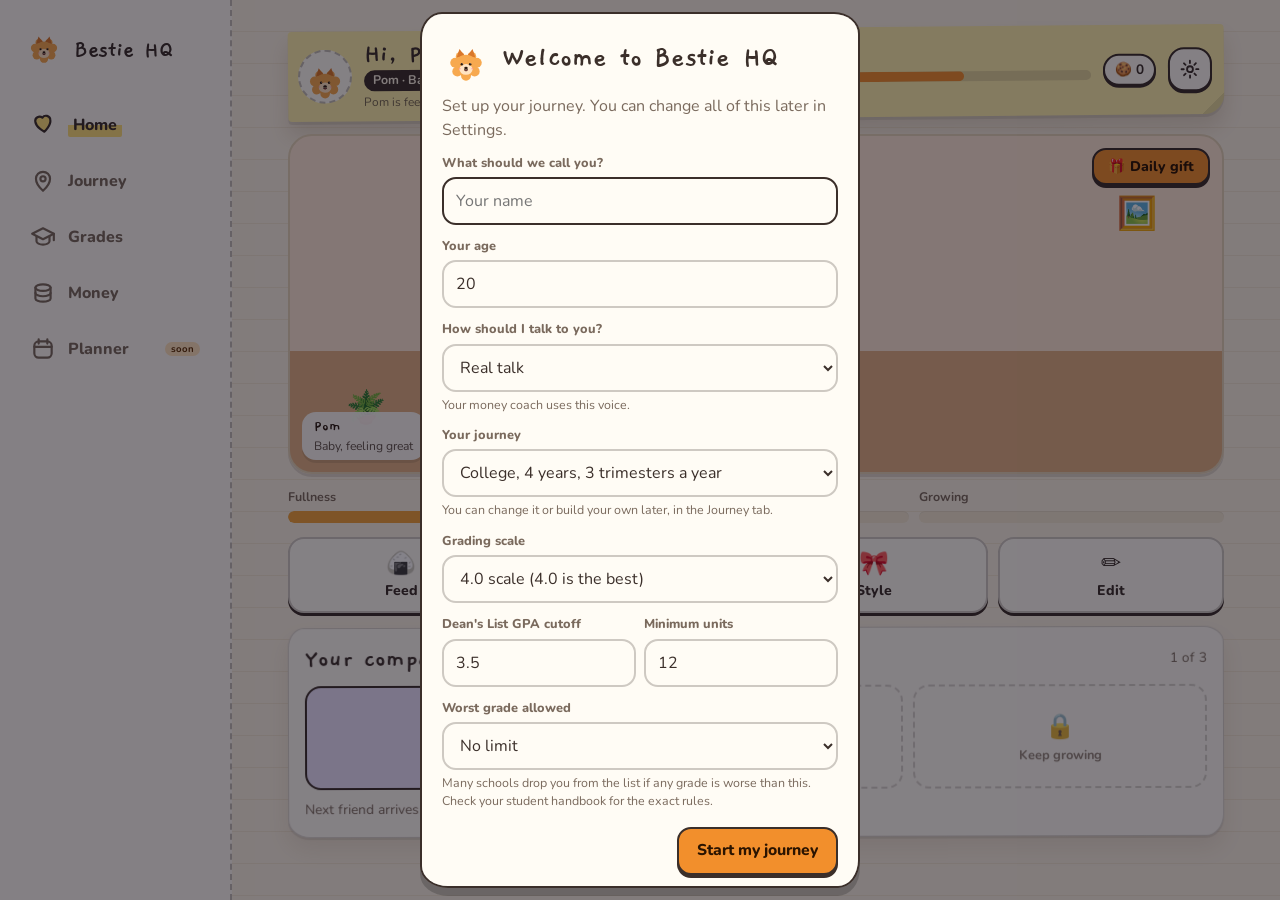
==== index.html @ 282880d7 "Phase M: money coach, friend voice and tone setting, limits, no-spend streaks, wait list, savings ja" ====
<!DOCTYPE html>
<html lang="en">
<head>
<meta charset="utf-8">
<meta name="viewport" content="width=device-width, initial-scale=1, viewport-fit=cover">
<meta name="theme-color" content="#fbf3e4" media="(prefers-color-scheme: light)">
<meta name="theme-color" content="#1f1a22" media="(prefers-color-scheme: dark)">
<title>Bestie HQ</title>
<meta name="description" content="A cute, game-like student life app. Track your road to graduation, side quests, budget and wishlist, with a Pomeranian buddy.">
<meta property="og:type" content="website">
<meta property="og:title" content="Bestie HQ">
<meta property="og:description" content="A cute, game-like student life app. Track your road to graduation, side quests, budget and wishlist.">
<meta property="og:url" content="https://marjie19.github.io/levelup-hq/">
<meta property="og:image" content="https://marjie19.github.io/levelup-hq/icons/og-image.png">
<meta property="og:image:width" content="1200">
<meta property="og:image:height" content="630">
<meta name="twitter:card" content="summary_large_image">
<link rel="icon" href="favicon.svg" type="image/svg+xml">
<link rel="manifest" href="manifest.webmanifest">
<link rel="apple-touch-icon" href="icons/apple-touch-icon.png">
<meta name="apple-mobile-web-app-capable" content="yes">
<meta name="mobile-web-app-capable" content="yes">
<meta name="apple-mobile-web-app-title" content="Bestie">
<meta name="apple-mobile-web-app-status-bar-style" content="default">
<link rel="preconnect" href="https://fonts.googleapis.com">
<link rel="preconnect" href="https://fonts.gstatic.com" crossorigin>
<link href="https://fonts.googleapis.com/css2?family=Gaegu:wght@400;700&family=Nunito:wght@400;600;700;800&family=Caveat:wght@600;700&display=swap" rel="stylesheet">
<link rel="stylesheet" href="css/styles.css">
</head>
<body>
<a class="skip" href="#view">Skip to content</a>

<div class="app">
  <!-- Phone: bottom tab bar. Laptop: left sidebar. Same buttons, CSS moves them. -->
  <nav class="nav" aria-label="Sections">
    <div class="brand"><span id="brandPom"></span><b>Bestie HQ</b></div>
    <div class="navlist" role="tablist">
      <button class="tab" role="tab" data-tab="home" type="button">
        <svg viewBox="0 0 24 24" aria-hidden="true"><path d="M12 21s-7-4.6-7-10.2A4 4 0 0 1 12 8a4 4 0 0 1 7 2.8C19 16.4 12 21 12 21Z"/></svg>
        <span>Home</span></button>
      <button class="tab" role="tab" data-tab="journey" type="button">
        <svg viewBox="0 0 24 24" aria-hidden="true"><path d="M12 21s-6.5-5.6-6.5-11a6.5 6.5 0 0 1 13 0c0 5.4-6.5 11-6.5 11Z"/><circle cx="12" cy="10" r="2.4"/></svg>
        <span>Journey</span></button>
      <button class="tab" role="tab" data-tab="deans" type="button">
        <svg viewBox="0 0 24 24" aria-hidden="true"><path d="M2 9l10-5 10 5-10 5Z"/><path d="M6 11.5V16c0 1.6 2.7 3 6 3s6-1.4 6-3v-4.5"/><path d="M22 9v6"/></svg>
        <span>Grades</span></button>
      <button class="tab" role="tab" data-tab="money" type="button">
        <svg viewBox="0 0 24 24" aria-hidden="true"><ellipse cx="12" cy="7" rx="7" ry="3"/><path d="M5 7v5c0 1.7 3.1 3 7 3s7-1.3 7-3V7"/><path d="M5 12v5c0 1.7 3.1 3 7 3s7-1.3 7-3v-5"/></svg>
        <span>Money</span></button>
      <button class="tab" role="tab" data-tab="planner" type="button">
        <svg viewBox="0 0 24 24" aria-hidden="true"><rect x="4" y="5" width="16" height="15" rx="4"/><path d="M8 3v4M16 3v4M4 10h16"/></svg>
        <span>Planner</span><i class="soon">soon</i></button>
    </div>
  </nav>

  <div class="main">
    <header class="top">
      <button type="button" class="toppom" id="topPom" data-tab="home" aria-label="Go to your companion"></button>
      <div class="hello">
        <h1 id="hi">Hi, Player!</h1>
        <div class="lvlrow">
          <span class="lvlpill" id="stageLine">Pom</span>
          <div class="bar" role="progressbar" aria-label="How happy your companion is" aria-valuemin="0" aria-valuemax="500" id="xpbarWrap"><i id="xpbar" style="width:0%"></i></div>
        </div>
        <p class="xpline" id="xpline"></p>
      </div>
      <span class="treatpill" id="treatPill">🍪 0</span>
      <button class="iconbtn" id="settingsBtn" type="button" aria-label="Settings">
        <svg viewBox="0 0 24 24" aria-hidden="true"><circle cx="12" cy="12" r="3.2"/><path d="M12 2.8v2.4M12 18.8v2.4M2.8 12h2.4M18.8 12h2.4M5.5 5.5l1.7 1.7M16.8 16.8l1.7 1.7M5.5 18.5l1.7-1.7M16.8 7.2l1.7-1.7"/></svg>
      </button>
    </header>

    <main id="view" tabindex="-1"></main>
  </div>
</div>
<div id="modal"></div>
<div class="toast" id="toast" role="status" hidden></div>

<script src="js/templates.js"></script>
<script src="js/state.js"></script>
<script src="js/utils.js"></script>
<script src="js/fx.js"></script>
<script src="js/storage.js"></script>
<script src="js/game.js"></script>
<script src="js/pets.js"></script>
<script src="js/views/header.js"></script>
<script src="js/views/home.js"></script>
<script src="js/views/journey.js"></script>
<script src="js/views/deans.js"></script>
<script src="js/coach.js"></script>
<script src="js/views/money.js"></script>
<script src="js/views/planner.js"></script>
<script src="js/petsheets.js"></script>
<script src="js/journeyedit.js"></script>
<script src="js/receipts.js"></script>
<script src="js/modals.js"></script>
<script src="js/events.js"></script>
<script src="js/app.js"></script>
<script>if("serviceWorker" in navigator) addEventListener("load", () => navigator.serviceWorker.register("sw.js").catch(() => {}));</script>
</body>
</html>
---- css/styles.css ----
/* Layout: phone = slim header + content + bottom tab bar. Laptop (900px+) = left sidebar + header + two-column content.
   Look: soft & bubbly. Cards and buttons sit on a solid "sticker" shadow and squish down when pressed. */
:root{
  --bg:#fbf3e4; --surface:#fffcf5; --surface-2:#f4e9d3; --ink:#3b2f2a; --muted:#7a6a5d;
  --line:#e4d4b8; --accent:#f28f2c; --accent-soft:#ffe3bd; --accent-ink:#5b2c00;
  --plum:#7458d6; --plum-soft:#ece5ff; --good:#0d6e4a; --good-soft:#dcf2e2; --warn:#b4231f;
  --pink-soft:#ffe1e8; --on-plum:#ffffff; --on-good:#ffffff;
  --note:#fff1ad; --hl:#ffe27a;
  --display:"Gaegu", "Comic Sans MS", "Segoe Print", cursive;
  --body:"Nunito", system-ui, -apple-system, "Segoe UI", sans-serif;
  --hand:"Caveat", "Segoe Script", cursive;
  --r:24px; --r-sm:16px; --lift:0 3px 0 color-mix(in srgb,var(--ink) 14%,transparent);
  --navh:72px; color-scheme:light;
}
@media (prefers-color-scheme: dark){
  :root:not([data-theme="light"]){
    --bg:#1f1a22; --surface:#2a232d; --surface-2:#352c39; --ink:#f6ecdc; --muted:#c1b2a3;
    --line:#443847; --accent:#ffa552; --accent-soft:#4a3322; --accent-ink:#ffd9b0;
    --plum:#b39cff; --plum-soft:#3a2f5c; --good:#4fd39a; --good-soft:#1c3a2c; --warn:#ff7a72; --pink-soft:#4a2a3a;
    --on-plum:#1a1030; --on-good:#0f2a1f; --note:#51442a; --hl:#8a7420; color-scheme:dark;
  }
}
:root[data-theme="dark"]{
  --bg:#1f1a22; --surface:#2a232d; --surface-2:#352c39; --ink:#f6ecdc; --muted:#c1b2a3;
  --line:#443847; --accent:#ffa552; --accent-soft:#4a3322; --accent-ink:#ffd9b0;
  --plum:#b39cff; --plum-soft:#3a2f5c; --good:#4fd39a; --good-soft:#1c3a2c; --warn:#ff7a72; --pink-soft:#4a2a3a;
  --on-plum:#1a1030; --on-good:#0f2a1f; --note:#51442a; --hl:#8a7420; color-scheme:dark;
}
*{box-sizing:border-box}
html,body{margin:0}
body{background:var(--bg);color:var(--ink);font-family:var(--body);font-size:16px;line-height:1.5;-webkit-text-size-adjust:100%;
  background-image:radial-gradient(var(--line) 1.2px, transparent 1.2px);background-size:22px 22px}
h1,h2,h3{font-family:var(--display);font-weight:600;margin:0;text-wrap:balance;line-height:1.15}
button,input,select{font:inherit;color:inherit}
input,select{font-size:16px} /* stops iPhone zoom on focus */
button{cursor:pointer;-webkit-tap-highlight-color:transparent}
:focus-visible{outline:3px solid var(--plum);outline-offset:2px;border-radius:10px}
.muted{color:var(--muted)}
.hint{color:var(--muted);font-size:.85rem}
.num{font-variant-numeric:tabular-nums}
.stack>*+*{margin-top:14px}

/* app shell */
.main{max-width:1000px;margin:0 auto;padding:calc(12px + env(safe-area-inset-top)) calc(16px + env(safe-area-inset-right)) calc(var(--navh) + 96px + env(safe-area-inset-bottom)) calc(16px + env(safe-area-inset-left))}

/* nav: bottom bar on phone */
.nav{position:fixed;left:0;right:0;bottom:0;z-index:10;background:var(--surface);border-top:2px solid var(--line);
  padding:8px 12px calc(8px + env(safe-area-inset-bottom));border-radius:24px 24px 0 0}
.brand{display:none}
.navlist{display:flex;gap:6px;max-width:480px;margin:0 auto}
.tab{flex:1;position:relative;display:flex;flex-direction:column;align-items:center;gap:2px;border:0;background:none;border-radius:18px;padding:6px 4px;
  font-family:var(--display);font-weight:600;font-size:.8rem;color:var(--muted);transition:background .15s,color .15s}
.tab svg{width:26px;height:26px;fill:none;stroke:currentColor;stroke-width:2;stroke-linecap:round;stroke-linejoin:round}
.tab[aria-selected="true"]{background:var(--plum-soft);color:var(--plum)}
.tab[aria-selected="true"] svg{fill:color-mix(in srgb,var(--plum) 18%,transparent)}
.tab .soon{position:absolute;top:0;right:calc(50% - 30px);font-style:normal;font-family:var(--body);font-size:.6rem;font-weight:700;
  background:var(--accent-soft);color:var(--accent-ink);padding:0 6px;border-radius:999px}

/* laptop: sidebar */
@media (min-width:900px){
  .app{display:grid;grid-template-columns:232px minmax(0,1fr)}
  .nav{position:sticky;top:0;height:100vh;border-top:0;border-right:2px solid var(--line);border-radius:0 28px 28px 0;padding:24px 16px;display:flex;flex-direction:column;gap:24px}
  .brand{display:flex;align-items:center;gap:10px;padding:0 8px;font-family:var(--display);font-size:1.2rem}
  .brand .pom{width:40px;height:40px}
  .navlist{flex-direction:column;max-width:none;margin:0}
  .tab{flex:none;flex-direction:row;gap:12px;padding:12px 14px;font-size:1rem}
  .tab:hover{background:var(--surface-2);color:var(--ink)}
  .tab[aria-selected="true"]{box-shadow:0 3px 0 color-mix(in srgb,var(--plum) 35%,transparent)}
  .tab .soon{position:static;margin-left:auto}
  .main{padding:28px 32px 48px;width:100%}
}

/* slim header */
.top{display:flex;align-items:center;gap:12px;background:var(--surface);border:2px solid var(--line);border-radius:var(--r);box-shadow:var(--lift);padding:10px 12px 10px 10px}
.toppom{flex:none;width:52px;height:52px;border-radius:18px;background:var(--accent-soft);display:grid;place-items:center}
.toppom .pom{width:44px;height:44px}
.toppom.hop .pom{animation:hop .6s cubic-bezier(.3,1.6,.5,1)}
@keyframes hop{30%{transform:translateY(-8px) rotate(-6deg)}60%{transform:translateY(0) rotate(4deg)}}
.hello{flex:1;min-width:0}
.hello h1{font-size:1.25rem;white-space:nowrap;overflow:hidden;text-overflow:ellipsis}
.lvlrow{display:flex;align-items:center;gap:8px;margin-top:3px}
.lvlpill{flex:none;font-size:.78rem;background:var(--plum);color:var(--on-plum);padding:1px 9px;border-radius:999px}
.lvlpill b{font-family:var(--display);font-weight:600}
.bar{flex:1;height:10px;border-radius:999px;background:var(--surface-2);overflow:hidden}
.bar>i{display:block;height:100%;background:var(--accent);border-radius:999px;transition:width .6s cubic-bezier(.3,1.3,.5,1)}
.xpline{margin:2px 0 0;font-size:.75rem;color:var(--muted)}
.iconbtn{flex:none;width:44px;height:44px;display:grid;place-items:center;border:2px solid var(--line);background:var(--surface);border-radius:16px;box-shadow:0 3px 0 var(--line);color:var(--muted)}
.iconbtn svg{width:22px;height:22px;fill:none;stroke:currentColor;stroke-width:2;stroke-linecap:round}
.iconbtn:active{transform:translateY(2px);box-shadow:0 1px 0 var(--line)}

#view{margin-top:16px}

/* stats */
.stats{display:grid;grid-template-columns:repeat(3,1fr);gap:10px;margin-bottom:14px}
.stat{border-radius:20px;padding:10px 12px}
.stat b{font-family:var(--display);font-weight:600;font-size:1.5rem;display:block;line-height:1.1}
.stat b small{font-size:.9rem;opacity:.7}
.stat span{font-size:.76rem;font-weight:700}
.s-plum{background:var(--plum-soft);color:var(--plum)}
.s-apri{background:var(--accent-soft);color:var(--accent-ink)}
.s-good{background:var(--good-soft);color:var(--good)}

/* segmented switch (phone only) */
.seg{display:flex;background:var(--surface-2);border-radius:999px;padding:4px;margin-bottom:14px}
.seg button{flex:1;border:0;background:none;border-radius:999px;padding:8px;font-family:var(--display);font-weight:600;color:var(--muted)}
.seg button[aria-selected="true"]{background:var(--surface);color:var(--ink);box-shadow:0 2px 0 var(--line)}
.panes>.pane{display:none}
.panes[data-show="map"]>[data-pane-id="map"],.panes[data-show="quests"]>[data-pane-id="quests"],
.panes[data-show="spend"]>[data-pane-id="spend"],.panes[data-show="wish"]>[data-pane-id="wish"]{display:block}
@media (min-width:900px){
  .seg{display:none}
  .panes{display:grid;grid-template-columns:minmax(0,1.3fr) minmax(0,1fr);gap:18px;align-items:start}
  .panes>.pane{display:block}
}

/* cards */
.card{background:var(--surface);border:2px solid var(--line);border-radius:var(--r);box-shadow:var(--lift);padding:16px}
.card h2{font-size:1.2rem}
.cardhead{display:flex;justify-content:space-between;align-items:center;gap:10px;margin-bottom:12px}
.headbtns{display:flex;gap:8px;align-items:center}

/* buttons */
.btn{border:0;border-radius:16px;padding:10px 18px;font-family:var(--display);font-weight:600;font-size:1rem;background:var(--ink);color:var(--bg);
  box-shadow:0 4px 0 color-mix(in srgb,var(--ink) 55%,#000);transition:transform .08s,box-shadow .08s}
.btn:active{transform:translateY(3px);box-shadow:0 1px 0 color-mix(in srgb,var(--ink) 55%,#000)}
.btn.acc{background:var(--accent);color:#2b1400;box-shadow:0 4px 0 #c46a12}
.btn.acc:active{box-shadow:0 1px 0 #c46a12}
.btn.ghost{background:var(--surface-2);color:var(--ink);box-shadow:0 4px 0 var(--line)}
.btn.ghost:active{box-shadow:0 1px 0 var(--line)}
.btn.sm{padding:6px 14px;font-size:.92rem;border-radius:14px}
.btn[disabled]{opacity:.55;cursor:not-allowed}
.round{width:34px;height:34px;border-radius:50%;border:2px solid var(--line);background:var(--surface);font-family:var(--display);font-weight:600;color:var(--muted);box-shadow:0 2px 0 var(--line)}
.fab{position:fixed;right:calc(18px + env(safe-area-inset-right));bottom:calc(var(--navh) + 18px + env(safe-area-inset-bottom));z-index:9;
  border:0;border-radius:999px;padding:14px 22px;background:var(--plum);color:var(--on-plum);font-family:var(--display);font-weight:600;font-size:1.05rem;
  box-shadow:0 5px 0 color-mix(in srgb,var(--plum) 60%,#000),0 10px 24px rgba(40,20,90,.25);transition:transform .08s}
.fab span{font-size:1.3rem;line-height:1;margin-right:2px}
.fab:active{transform:translateY(3px)}
@media (max-width:899px){.fab.on-wish{display:none}}
@media (min-width:900px){.fab{bottom:28px;right:32px}}

/* map */
.map{position:relative;padding:8px 0 20px;overflow:hidden}
.map svg.trail{position:absolute;inset:0;width:100%;height:100%;pointer-events:none}
.world{position:relative;z-index:1;text-align:center;margin:14px 0 4px}
.world span{display:inline-block;font-family:var(--display);font-weight:600;font-size:.88rem;background:var(--plum-soft);color:var(--plum);padding:4px 14px;border-radius:999px}
.stop{position:relative;height:112px}
.node{position:absolute;left:var(--x);top:6px;transform:translateX(-50%);display:flex;flex-direction:column;align-items:center;gap:4px;border:0;background:none;padding:0;width:120px;z-index:1}
.dot{width:62px;height:62px;border-radius:50%;display:grid;place-items:center;font-family:var(--display);font-weight:700;font-size:1.05rem;
  background:var(--surface);border:3px dashed var(--line);color:var(--muted);box-shadow:0 4px 0 var(--line);transition:transform .15s}
.node:hover .dot{transform:translateY(-2px)}
.node:active .dot{transform:translateY(3px);box-shadow:0 1px 0 var(--line)}
.node .cap{font-size:.78rem;font-weight:700;line-height:1.2;text-align:center;background:var(--surface);padding:1px 6px;border-radius:6px}
.node .chip{font-size:.68rem;padding:1px 8px;border-radius:999px;font-weight:700;background:var(--surface-2);color:var(--muted)}
.st-done .dot{border:3px solid var(--good);background:var(--good-soft);color:var(--good);box-shadow:0 4px 0 var(--good)}
.st-dean .dot{border:3px solid var(--accent);background:var(--accent-soft);color:var(--accent-ink);box-shadow:0 4px 0 var(--accent)}
.st-now .dot{border:3px solid var(--plum);background:var(--plum-soft);color:var(--plum);box-shadow:0 4px 0 var(--plum);animation:pulse 1.8s ease-in-out infinite}
.st-grad .dot{width:74px;height:74px;border-radius:24px;border:3px solid var(--plum);background:var(--plum);color:var(--on-plum);box-shadow:0 5px 0 color-mix(in srgb,var(--plum) 60%,#000)}
.st-goal .dot{border-radius:20px;border-style:solid;background:var(--pink-soft)}
.st-goaldone .dot{border:3px solid var(--good);background:var(--good-soft);color:var(--good);border-radius:20px;box-shadow:0 4px 0 var(--good)}
.chip.dean{background:var(--accent-soft);color:var(--accent-ink)}
.chip.now{background:var(--plum-soft);color:var(--plum)}
.chip.ok{background:var(--good-soft);color:var(--good)}
.avatar{position:absolute;width:40px;height:40px;top:16px;left:-14px;animation:bob 2.2s ease-in-out infinite}
@keyframes pulse{50%{transform:scale(1.06)}}
@keyframes bob{50%{transform:translateY(-4px)}}
.addgoal{display:block;margin:6px auto 0;position:relative;z-index:1}

/* mascot moods */
.pom .eyes-shut{display:none}
.pom.sleepy .eyes-open{display:none}
.pom.sleepy .eyes-shut{display:inline}

/* lists */
.list{list-style:none;margin:0;padding:0;display:flex;flex-direction:column;gap:8px}
.row{display:flex;align-items:center;gap:10px;padding:10px 12px;border:2px solid var(--line);border-radius:var(--r-sm);background:var(--surface)}
.row.done .t{color:var(--muted);text-decoration:line-through;text-decoration-thickness:2px}
.row .grow{flex:1;min-width:0}
.row .t{font-weight:700;overflow-wrap:anywhere}
.row .s{font-size:.8rem;color:var(--muted)}
.check{width:30px;height:30px;border-radius:10px;border:2px solid var(--line);background:var(--surface);display:grid;place-items:center;flex:none;font-weight:700;color:var(--on-good);box-shadow:0 2px 0 var(--line)}
.check[aria-pressed="true"]{background:var(--good);border-color:var(--good);box-shadow:0 2px 0 color-mix(in srgb,var(--good) 60%,#000)}
.pill{font-size:.72rem;font-weight:700;padding:2px 8px;border-radius:999px;background:var(--surface-2);color:var(--muted);white-space:nowrap}
.pill.xp{background:var(--plum-soft);color:var(--plum)}
.x{border:0;background:none;color:var(--muted);font-size:1.2rem;width:32px;height:32px;border-radius:10px;flex:none}
.x:hover{color:var(--warn);background:var(--surface-2)}
.empty{display:flex;flex-direction:column;align-items:center;gap:6px;padding:20px 16px;text-align:center;color:var(--muted);border:2px dashed var(--line);border-radius:var(--r-sm);font-size:.92rem}
.empty .pom{width:56px;height:56px}
.empty p{margin:0;max-width:34ch}

/* forms */
.sheetform{display:flex;flex-direction:column;gap:12px}
.field{display:flex;flex-direction:column;gap:4px;flex:1;min-width:110px}
.field label{font-size:.8rem;font-weight:700;color:var(--muted)}
.inp{width:100%;border:2px solid var(--line);background:var(--bg);border-radius:14px;padding:10px 12px}
.inp:focus{outline:none;border-color:var(--plum)}

/* money */
.big{font-family:var(--display);font-size:2.4rem;font-weight:600;line-height:1}
.leftline{font-size:.92rem}
.mbar{height:14px;border-radius:999px;background:var(--surface-2);overflow:hidden;margin:10px 0 6px}
.mbar>i{display:block;height:100%;background:var(--good);border-radius:999px}
.mbar.hot>i{background:var(--warn)}
.cats{display:flex;flex-direction:column;gap:6px;margin-top:14px}
.cat{display:grid;grid-template-columns:76px 1fr 78px;gap:8px;align-items:center;font-size:.85rem}
.cat .track{height:8px;border-radius:999px;background:var(--surface-2);overflow:hidden}
.cat .track i{display:block;height:100%;background:var(--plum);border-radius:999px}
.chips{display:flex;flex-wrap:wrap;gap:6px}
.chipbtn{border:2px solid var(--line);background:var(--surface);border-radius:999px;padding:5px 12px;font-size:.85rem;font-weight:700;box-shadow:0 2px 0 var(--line)}
.chipbtn[aria-pressed="true"]{background:var(--plum);border-color:var(--plum);color:var(--on-plum);box-shadow:0 2px 0 color-mix(in srgb,var(--plum) 60%,#000)}
.catdot{flex:none;width:34px;height:34px;border-radius:12px;display:grid;place-items:center;font-family:var(--display);font-weight:600}
.c-food{background:var(--accent-soft);color:var(--accent-ink)}
.c-commute{background:var(--plum-soft);color:var(--plum)}
.c-school{background:var(--good-soft);color:var(--good)}
.c-fun{background:var(--pink-soft);color:#c2385a}
.c-others{background:var(--surface-2);color:var(--muted)}
.wish{padding:12px;border:2px solid var(--line);border-radius:var(--r-sm);display:flex;flex-direction:column;gap:6px}
.wish .head{display:flex;justify-content:space-between;gap:8px;align-items:center}
.wish form{display:flex;gap:6px}
.wish form .inp{padding:8px 10px}
.wish form .btn{box-shadow:none;padding:8px 14px}
.wish.got{background:var(--good-soft);border-color:var(--good)}

/* planner lock */
.lockcard{text-align:center;padding:36px 20px}
.lockcard .pom{width:72px;height:72px}
.lockcard p{max-width:46ch;margin:8px auto 0}

/* modal + toast */
.scrim{position:fixed;inset:0;background:rgba(10,6,20,.5);display:flex;align-items:flex-end;justify-content:center;z-index:20;padding:12px}
@media (min-width:600px){.scrim{align-items:center}}
.sheet{background:var(--surface);border-radius:28px;padding:20px;width:100%;max-width:440px;max-height:calc(100dvh - 24px);overflow:auto;display:flex;flex-direction:column;gap:12px;
  margin-bottom:env(safe-area-inset-bottom);animation:sheetin .28s cubic-bezier(.3,1.25,.5,1)}
@keyframes sheetin{from{transform:translateY(24px);opacity:0}}
.sheet h3{font-size:1.3rem}
.sheet .pom{width:48px;height:48px;flex:none}
.sheet .acts{display:flex;gap:8px;justify-content:flex-end;flex-wrap:wrap;margin-top:4px}
.xplist{margin:0;padding-left:20px;display:flex;flex-direction:column;gap:4px}
.toast{position:fixed;left:50%;bottom:calc(var(--navh) + 20px + env(safe-area-inset-bottom));transform:translateX(-50%);background:var(--ink);color:var(--bg);padding:10px 18px;border-radius:999px;font-weight:700;z-index:30;box-shadow:0 8px 24px rgba(0,0,0,.25);max-width:calc(100% - 32px);text-align:center}
@media (min-width:900px){.toast{bottom:28px}}
@media (prefers-reduced-motion:reduce){*{animation:none!important;transition:none!important}}
.skip{position:fixed;left:12px;top:-60px;z-index:40;background:var(--ink);color:var(--bg);padding:10px 16px;border-radius:12px;font-weight:700;text-decoration:none}
.skip:focus{top:12px}
[hidden]{display:none!important}
#view:focus{outline:none}
.tip{margin:0;padding:10px 12px;border-radius:var(--r-sm);background:var(--plum-soft);color:var(--ink);font-size:.85rem}

/* Dean's List calculator */
.sr{position:absolute;width:1px;height:1px;overflow:hidden;clip:rect(0 0 0 0);white-space:nowrap}
.calcgrid{display:grid;gap:14px}
.result{display:grid;grid-template-columns:112px minmax(0,1fr);gap:12px 16px;align-items:center}
.result>.rsave,.result>.rxp,.result>.rrules{grid-column:1/-1}
.ringbox{position:relative;width:112px;height:112px}
.ring{width:100%;height:100%}
.rtrack{fill:none;stroke:var(--surface-2);stroke-width:12}
.rfill{fill:none;stroke:var(--plum);stroke-width:12;stroke-linecap:round;transform:rotate(-90deg);transform-origin:70px 70px;transition:stroke-dashoffset .7s cubic-bezier(.3,1.2,.5,1),stroke .3s}
.rtick{stroke:var(--accent);stroke-width:5;stroke-linecap:round}
.result.pass .rfill{stroke:var(--good)}
.rnum{position:absolute;inset:0;display:flex;flex-direction:column;align-items:center;justify-content:center;line-height:1.05}
.rnum b{font-family:var(--display);font-weight:600;font-size:1.7rem}
.rnum span{font-size:.68rem;color:var(--muted);font-weight:700}
.result.pop .ringbox{animation:popring .7s cubic-bezier(.3,1.6,.5,1)}
@keyframes popring{40%{transform:scale(1.12) rotate(-4deg)}70%{transform:scale(.97) rotate(2deg)}}
.rstatus{font-family:var(--display);font-weight:600;font-size:1.1rem;line-height:1.2}
.result.pass .rstatus{color:var(--good)}
.rstatus.swap{animation:swap .35s ease-out}
@keyframes swap{from{opacity:0;transform:translateY(4px)}}
.checks{list-style:none;margin:8px 0 0;padding:0;display:flex;flex-direction:column;gap:4px;font-size:.84rem}
.ck{display:grid;grid-template-columns:18px 1fr auto;gap:6px;align-items:baseline}
.ckmark{font-weight:700}
.ck.ok .ckmark{color:var(--good)}
.ck.no .ckmark{color:var(--warn)}
.ck b{font-weight:700}
.rsave{display:flex;gap:10px;align-items:flex-end}
.rsave .field{flex:1}
.rxp{margin:-4px 0 0}
.rrules{display:flex;flex-wrap:wrap;gap:6px;align-items:center}
.rrules .btn{margin-left:auto}
.crow{display:grid;grid-template-columns:1fr 1fr 34px;grid-template-areas:"name name del" "units grade .";gap:8px;align-items:end;padding:10px;border:2px solid var(--line);border-radius:var(--r-sm);background:var(--surface)}
.cname{grid-area:name}
.cu{grid-area:units}
.cg{grid-area:grade}
.cdel{grid-area:del;align-self:center}
.cfoot{display:flex;align-items:center;justify-content:space-between;gap:10px;margin-top:12px}
@media (min-width:900px){
  .calcgrid{grid-template-columns:minmax(0,1.3fr) minmax(0,1fr);align-items:start}
  .coursecard{grid-column:1;grid-row:1}
  .result{grid-column:2;grid-row:1;position:sticky;top:20px;grid-template-columns:1fr;justify-items:center;text-align:center}
  .result>*{width:100%}
  .result>.ringbox{width:150px;height:150px}
  .rnum b{font-size:2.2rem}
  .checks{align-items:stretch;text-align:left}
  .crow{grid-template-columns:1fr 90px 120px 34px;grid-template-areas:"name units grade del"}
}

/* Journey: milestones, themes, pet, customize sheets */
.st-mile .dot{border-radius:20px;border:3px solid var(--accent);background:var(--accent-soft);color:var(--accent-ink);font-size:1.5rem;box-shadow:0 4px 0 var(--accent)}
.st-miledone .dot{border-radius:20px;border:3px solid var(--good);background:var(--good-soft);color:var(--good);box-shadow:0 4px 0 var(--good)}
.map{border-radius:var(--r-sm)}
.theme-forest{background:linear-gradient(180deg,rgba(46,155,98,.12),rgba(46,155,98,.03))}
.theme-space{background:linear-gradient(180deg,rgba(80,50,170,.24),rgba(30,20,90,.08))}
.theme-candy{background:linear-gradient(180deg,rgba(255,110,170,.16),rgba(255,190,120,.06))}
.theme-beach{background:linear-gradient(180deg,rgba(80,190,230,.16),rgba(250,215,140,.16))}
.decor{position:absolute;top:34px;font-size:1.5rem;opacity:.9;pointer-events:none;animation:sway 4.5s ease-in-out infinite;animation-delay:var(--d,0s)}
@keyframes sway{50%{transform:translateY(-6px) rotate(6deg)}}
.pet{position:absolute;left:0;top:0;width:40px;height:40px;z-index:2;pointer-events:none;will-change:transform}
.pet .avatar{position:static;left:auto;top:auto}
.petemo{display:grid;place-items:center;width:40px;height:40px;font-size:1.7rem;line-height:1;border-radius:50%;background:var(--surface);box-shadow:0 3px 0 var(--line)}
.tplgrid{display:grid;gap:8px}
.tpl{display:flex;gap:12px;align-items:center;text-align:left;width:100%;border:2px solid var(--line);background:var(--surface);border-radius:var(--r-sm);padding:10px 12px;box-shadow:0 3px 0 var(--line)}
.tpl .emo{font-size:1.7rem;flex:none}
.tplt{display:flex;flex-direction:column;line-height:1.25}
.tplt span{font-size:.8rem;color:var(--muted)}
.tpl[aria-checked="true"]{border-color:var(--plum);background:var(--plum-soft);box-shadow:0 3px 0 color-mix(in srgb,var(--plum) 45%,transparent)}
.tpl:active{transform:translateY(2px)}
.subh{margin:6px 0 -4px;font-family:var(--display);font-weight:600;font-size:1rem}
.bigico{font-size:2rem;line-height:1}
.sheet.wide{max-width:560px}
.elist{list-style:none;margin:0;padding:0;display:flex;flex-direction:column;gap:8px}
.erow{display:grid;grid-template-columns:auto 1fr 1fr 34px;grid-template-areas:"mv label label del" "kind kind group group" "icon icon xp xp";gap:6px 8px;align-items:center;padding:10px;border:2px solid var(--line);border-radius:var(--r-sm);background:var(--bg)}
.emove{grid-area:mv;display:flex;flex-direction:column;gap:2px}
.emove button{width:28px;height:22px;border:2px solid var(--line);border-radius:8px;background:var(--surface);font-size:.8rem;line-height:1;padding:0}
.emove button:disabled{opacity:.35}
.elabel{grid-area:label}
.erow .x{grid-area:del}
.ekind{grid-area:kind}
.egroup{grid-area:group}
.eicon{grid-area:icon}
.exp{grid-area:xp;display:flex;align-items:center;gap:6px;font-size:.8rem;font-weight:700;color:var(--muted)}
.erow .inp{padding:8px 10px}
.eadd{display:flex;gap:8px}

/* Receipt photo */
.snap{display:flex;flex-direction:column;gap:8px;padding:10px;border:2px dashed var(--line);border-radius:var(--r-sm)}
.snapbtns{display:flex;gap:8px;flex-wrap:wrap}
.snapprev{display:flex;gap:10px;align-items:center}
.snapprev[hidden]{display:none}
.snapprev img{width:64px;height:64px;object-fit:cover;border-radius:12px;border:2px solid var(--line);flex:none}
.snapinfo{flex:1;min-width:0;font-size:.85rem;line-height:1.3}
.snapinfo .mbar{margin:6px 0 0;height:8px}
.mbar>i{transition:width .3s}
.autofill{animation:flash 1.6s ease-out}
@keyframes flash{0%,35%{background:var(--accent-soft);border-color:var(--accent)}}
.rimg{width:100%;max-height:60vh;object-fit:contain;border-radius:14px;background:var(--surface-2)}
.x.pic{font-size:1rem}

/* Companions: pet drawings, Home room, care, shop, maker */
.pet-svg{overflow:visible}
.pet-svg .eyes-open{transform-box:fill-box;transform-origin:center;animation:blink 5.5s infinite}
@keyframes blink{0%,93%,100%{transform:scaleY(1)}96%{transform:scaleY(.08)}}
.toppom{border:0;padding:0;cursor:pointer}
.toppom .pet-svg{width:46px;height:46px}
.treatpill{flex:none;font-size:.85rem;font-weight:700;background:var(--accent-soft);color:var(--accent-ink);padding:4px 10px;border-radius:999px;white-space:nowrap}
.treatpill.big{font-size:1rem;padding:5px 12px;box-shadow:0 2px 0 color-mix(in srgb,var(--accent) 40%,transparent)}
.room{position:relative;border-radius:var(--r);border:2px solid var(--line);box-shadow:var(--lift);height:340px;overflow:hidden;
  background:linear-gradient(180deg,var(--wall) 0 64%,var(--floor) 64% 100%);--wall:#ffe9d6;--floor:#e2b184}
.room::before,.room::after{position:absolute;font-size:2rem;pointer-events:none}
.room::before{content:var(--d1);left:6%;bottom:12%}
.room::after{content:var(--d2);right:7%;top:16%}
.room-cozy{--d1:"🪴";--d2:"🖼️"}
.room-garden{--wall:#dff3d2;--floor:#9bd37a;--d1:"🌻";--d2:"🦋"}
.room-beach{--wall:#cfeefa;--floor:#f4dca0;--d1:"🐚";--d2:"☀️"}
.room-library{--wall:#e7dcf5;--floor:#b99870;--d1:"📚";--d2:"🕯️"}
.room-space{--wall:#2a2358;--floor:#3b3478;--d1:"🪐";--d2:"⭐"}
@media (prefers-color-scheme: dark){:root:not([data-theme="light"]) .room{filter:brightness(.8)}}
:root[data-theme="dark"] .room{filter:brightness(.8)}
.roomtop{position:absolute;left:12px;right:12px;top:12px;display:flex;justify-content:space-between;align-items:center;z-index:2}
.giftbtn{animation:wobble 2.4s ease-in-out infinite}
@keyframes wobble{0%,80%,100%{transform:rotate(0)}85%{transform:rotate(-6deg)}90%{transform:rotate(6deg)}95%{transform:rotate(-4deg)}}
.bubble{position:absolute;left:50%;top:56px;transform:translateX(-50%);z-index:2;max-width:78%;background:#fff;color:#2a1a10;padding:7px 14px;border-radius:16px;font-weight:700;font-size:.85rem;text-align:center;box-shadow:0 3px 0 rgba(0,0,0,.12);animation:popin .5s cubic-bezier(.3,1.6,.5,1)}
.bubble::after{content:"";position:absolute;left:50%;bottom:-6px;width:12px;height:12px;background:#fff;transform:translateX(-50%) rotate(45deg)}
@keyframes popin{from{transform:translateX(-50%) scale(.6);opacity:0}}
.petstage{position:absolute;left:50%;bottom:26px;transform:translateX(-50%);border:0;background:none;padding:0;cursor:pointer;z-index:1;-webkit-tap-highlight-color:transparent}
.pet-svg.big{width:min(58vw,230px);height:auto;transform-origin:50% 96%;animation:breathe 3.6s ease-in-out infinite}
@keyframes breathe{50%{transform:scale(1.035,.97)}}
.pet-svg.big.eat{animation:munch .9s ease, breathe 3.6s ease-in-out .9s infinite}
@keyframes munch{20%{transform:scale(1.08,.92)}40%{transform:scale(.94,1.06)}60%{transform:scale(1.07,.93)}80%{transform:scale(.97,1.03)}}
.pet-svg.big.play{animation:bounce 1s ease, breathe 3.6s ease-in-out 1s infinite}
@keyframes bounce{15%{transform:translateY(-34px) rotate(-6deg)}35%{transform:translateY(0)}55%{transform:translateY(-26px) rotate(6deg)}75%{transform:translateY(0)}}
.pet-svg.big.wiggle{animation:wig .5s ease, breathe 3.6s ease-in-out .5s infinite}
@keyframes wig{25%{transform:rotate(-5deg) scale(1.04)}75%{transform:rotate(5deg) scale(1.04)}}
.shadow{position:absolute;left:50%;bottom:18px;width:150px;height:18px;border-radius:50%;background:rgba(0,0,0,.14);transform:translateX(-50%)}
.nameplate{position:absolute;left:12px;bottom:12px;z-index:2;background:rgba(255,255,255,.92);color:#2a1a10;border-radius:14px;padding:5px 12px;line-height:1.2;box-shadow:0 3px 0 rgba(0,0,0,.1)}
.nameplate b{font-family:var(--display);display:block}
.nameplate span{font-size:.76rem;opacity:.75}
.floaty{position:absolute;z-index:3;font-size:1.5rem;pointer-events:none;animation:floatup 1s ease-out forwards}
@keyframes floatup{from{opacity:1;transform:translate(-50%,0) scale(.6)}to{opacity:0;transform:translate(-50%,-80px) scale(1.3)}}
.meters{display:grid;grid-template-columns:repeat(3,1fr);gap:10px;margin:14px 0}
.meter{font-size:.78rem;font-weight:700;color:var(--muted)}
.mbar2{height:12px;border-radius:999px;background:var(--surface-2);overflow:hidden;margin-top:4px;box-shadow:inset 0 1px 0 rgba(0,0,0,.06)}
.mbar2 i{display:block;height:100%;border-radius:999px;transition:width .6s cubic-bezier(.3,1.3,.5,1)}
.mbar2 .hun{background:#f2a33a}.mbar2 .joy{background:#ec6f9a}.mbar2 .gro{background:var(--good)}
.acts3{display:grid;grid-template-columns:repeat(4,1fr);gap:10px;margin-bottom:14px}
.act{display:flex;flex-direction:column;align-items:center;gap:2px;border:2px solid var(--line);background:var(--surface);border-radius:var(--r-sm);padding:10px 4px;font-family:var(--display);font-weight:600;font-size:.88rem;box-shadow:0 4px 0 var(--line);transition:transform .08s,box-shadow .08s}
.act span{font-size:1.5rem;line-height:1.2}
.act:active{transform:translateY(3px);box-shadow:0 1px 0 var(--line)}
.slots{display:grid;grid-template-columns:repeat(3,1fr);gap:10px}
.slot{display:flex;flex-direction:column;align-items:center;justify-content:center;gap:2px;min-height:104px;border:2px solid var(--line);border-radius:var(--r-sm);background:var(--surface);font-size:.8rem;font-weight:700;padding:6px}
.slot.on{border-color:var(--plum);background:var(--plum-soft)}
.slot .pet-svg{width:56px;height:56px}
.slot.new{border-style:dashed;color:var(--plum);animation:pulse 1.8s ease-in-out infinite}
.slot .plus{font-size:2rem;line-height:1}
.slot.locked{color:var(--muted);border-style:dashed;opacity:.8}
.lockic{font-size:1.5rem}
.shop{display:grid;grid-template-columns:repeat(3,1fr);gap:8px}
.item{display:flex;flex-direction:column;align-items:center;gap:2px;border:2px solid var(--line);background:var(--surface);border-radius:var(--r-sm);padding:10px 4px;box-shadow:0 3px 0 var(--line);font-size:.8rem}
.item .ie{font-size:1.7rem;line-height:1.1}
.item .ic{color:var(--muted);font-weight:700}
.item.on{border-color:var(--plum);background:var(--plum-soft)}
.item.poor{opacity:.55}
.item:active{transform:translateY(2px)}
.mkprev{display:flex;flex-direction:column;align-items:center;background:var(--surface-2);border-radius:var(--r);padding:10px}
.mkprev .pet-svg{width:150px;height:150px}
.mkname{font-family:var(--display);font-weight:600;font-size:1.1rem}
.specs{display:grid;grid-template-columns:repeat(auto-fill,minmax(78px,1fr));gap:8px}
.spec{display:flex;flex-direction:column;align-items:center;border:2px solid var(--line);background:var(--surface);border-radius:var(--r-sm);padding:6px 2px;font-size:.75rem;font-weight:700}
.spec .pet-svg{width:56px;height:56px}
.spec[aria-pressed="true"]{border-color:var(--plum);background:var(--plum-soft)}
.swrow{display:flex;align-items:flex-start;gap:10px;margin-top:6px}
.swrow>span{padding-top:6px}
.swrow>span{width:48px;font-size:.8rem;font-weight:700;color:var(--muted)}
.swrow>div{display:flex;gap:6px;flex-wrap:wrap}
.sw{width:30px;height:30px;border-radius:50%;border:3px solid var(--surface);box-shadow:0 0 0 2px var(--line)}
.sw[aria-pressed="true"]{box-shadow:0 0 0 3px var(--plum);transform:scale(1.1)}
.namerow{display:flex;gap:8px}
.pet .pet-svg.avatar{width:44px;height:44px;position:static}

/* ===== Bestie look: notebook paper + cozy storybook. Later rules win, so this block restyles everything above. ===== */
body{background-color:var(--bg);background-image:linear-gradient(transparent 31px,color-mix(in srgb,var(--line) 75%,transparent) 32px);background-size:100% 32px;background-attachment:local}
h1,h2,h3,h4{font-weight:700;letter-spacing:.2px}
.hello h1{font-size:1.65rem;line-height:1}
.card h2,.cardhead h2{font-size:1.6rem}
.sheet h3{font-size:1.8rem}
.subh{font-size:1.3rem}
.hand{font-family:var(--hand);font-size:1.3rem;line-height:1.15}
.btn,.act,.tab,.seg button,.chipbtn,.item,.slot,.tpl,.spec,.stat span,.fab,.pill,.chip{font-family:var(--body)}
.btn{font-weight:800;border:2px solid var(--ink);box-shadow:0 3px 0 var(--ink);border-radius:14px;font-size:.98rem}
.btn.acc{background:var(--accent);color:#2b1400;box-shadow:0 3px 0 var(--ink)}
.btn.ghost{background:var(--surface);color:var(--ink);box-shadow:0 3px 0 var(--ink)}
.btn:active{transform:translateY(3px);box-shadow:0 0 0 var(--ink)}
.btn.sm{font-size:.88rem}
.fab{border:2px solid var(--ink);box-shadow:0 4px 0 var(--ink);font-weight:800}
.act{font-weight:800;border-color:var(--ink);box-shadow:0 3px 0 var(--ink)}
.act:active{box-shadow:0 0 0 var(--ink)}

/* paper cards with washi tape */
.card{position:relative;background:var(--surface);border:1.5px solid color-mix(in srgb,var(--ink) 20%,var(--surface));border-radius:16px 20px 18px 22px/20px 16px 22px 18px;
  box-shadow:0 2px 0 color-mix(in srgb,var(--ink) 10%,transparent),0 12px 22px rgba(90,60,20,.09)}
.card::before{content:"";position:absolute;top:-11px;left:50%;width:84px;height:22px;margin-left:-42px;transform:rotate(-3deg);background:var(--tape,#ffc4d6);opacity:.9;pointer-events:none;
  box-shadow:0 1px 0 rgba(0,0,0,.07);clip-path:polygon(2% 0,98% 0,100% 22%,97% 42%,100% 62%,97% 82%,100% 100%,0 100%,3% 82%,0 62%,3% 42%,0 22%)}
.card:nth-of-type(4n+1){--tape:#ffc4d6;transform:rotate(-.25deg)}
.card:nth-of-type(4n+2){--tape:#bfe6d3;transform:rotate(.2deg)}
.card:nth-of-type(4n+3){--tape:#fff0a8;transform:rotate(-.15deg)}
.card:nth-of-type(4n+4){--tape:#c9defa;transform:rotate(.25deg)}
.result.card,.erow,.crow{transform:none}
.panes>.card,.panes>.pane{margin-top:6px}

/* the header is a sticky note */
.top{background:var(--note);color:var(--ink);border:0;border-radius:4px 4px 20px 4px;transform:rotate(-.5deg);
  box-shadow:0 3px 0 rgba(0,0,0,.08),0 14px 20px rgba(90,60,20,.14)}
.top::after{content:"";position:absolute;right:0;bottom:0;width:22px;height:22px;background:linear-gradient(135deg,transparent 50%,rgba(0,0,0,.09) 50%);border-radius:0 0 20px 0;pointer-events:none}
.top{position:relative}
.toppom{background:var(--surface);border:2px dashed color-mix(in srgb,var(--ink) 30%,transparent);border-radius:50%;width:54px;height:54px}
.toppom .pet-svg{width:46px;height:46px}
.xpline{color:color-mix(in srgb,var(--ink) 70%,transparent)}
.lvlpill{background:var(--ink);color:var(--bg);font-family:var(--body);font-weight:700}
.bar{background:color-mix(in srgb,var(--ink) 14%,transparent)}
.treatpill{background:var(--surface);border:2px solid var(--ink);color:var(--ink);box-shadow:0 2px 0 var(--ink)}
.iconbtn{background:var(--surface);border:2px solid var(--ink);box-shadow:0 2px 0 var(--ink);color:var(--ink)}

/* bottom bar: pages in a notebook, the open page gets highlighter */
.nav{background:var(--surface);border-top:2px dashed color-mix(in srgb,var(--ink) 30%,transparent);border-radius:0}
.tab{font-weight:800;color:var(--muted)}
.tab svg{transition:transform .3s cubic-bezier(.3,1.6,.5,1)}
.tab[aria-selected="true"]{background:none;color:var(--ink);box-shadow:none}
.tab[aria-selected="true"] span:first-of-type{background:linear-gradient(transparent 52%,var(--hl) 52%);padding:0 5px;border-radius:2px}
.tab[aria-selected="true"] svg{transform:translateY(-3px) rotate(-8deg);fill:var(--hl)}
@media (min-width:900px){
  .nav{border-right:2px dashed color-mix(in srgb,var(--ink) 30%,transparent);border-top:0;border-radius:0}
  .tab:hover{background:var(--surface-2)}
  .tab[aria-selected="true"]{box-shadow:none}
}
.brand{font-family:var(--display);font-size:1.5rem}

/* stamps and highlighter */
.stat{background:transparent;border:2px dashed currentColor;border-radius:10px;transform:rotate(-1.4deg);padding:8px 10px}
.stat:nth-child(2){transform:rotate(1deg)}
.stat:nth-child(3){transform:rotate(-.6deg)}
.stat b{font-size:1.9rem}
.stat span{font-weight:800}
.world span{background:var(--hl);color:#3b2f2a;border-radius:3px;transform:rotate(-1.5deg);font-family:var(--display);font-size:1.15rem;padding:1px 12px}
.seg{background:var(--surface-2);border:2px dashed color-mix(in srgb,var(--ink) 25%,transparent)}
.seg button{font-weight:800}
.seg button[aria-selected="true"]{background:var(--hl);color:#3b2f2a;box-shadow:0 2px 0 rgba(0,0,0,.15)}
.hint,.muted{font-family:var(--body)}
.empty{border:2px dashed color-mix(in srgb,var(--ink) 25%,transparent)}
.row,.slot,.item,.tpl,.spec,.act,.chipbtn{border-color:color-mix(in srgb,var(--ink) 25%,var(--surface))}
.chipbtn[aria-pressed="true"],.spec[aria-pressed="true"],.slot.on,.item.on,.tpl[aria-checked="true"]{border-color:var(--ink)}
.chipbtn{font-weight:800}
.inp{border:2px solid color-mix(in srgb,var(--ink) 25%,var(--surface));background:var(--surface)}
.inp:focus{border-color:var(--ink)}
.field label{font-weight:800}
.sheet{background:var(--surface);border:2px solid var(--ink);box-shadow:0 8px 0 rgba(0,0,0,.18);border-radius:22px 26px 22px 28px/26px 22px 28px 22px}
.toast{border:2px solid var(--bg);animation:toastin .5s cubic-bezier(.3,1.7,.5,1);font-family:var(--body)}
@keyframes toastin{from{transform:translateX(-50%) translateY(24px) scale(.8);opacity:0}}
.note{position:relative;background:var(--note);color:#3b2f2a;padding:12px 14px;border-radius:3px 3px 14px 3px;box-shadow:0 3px 0 rgba(0,0,0,.08),0 8px 14px rgba(90,60,20,.1);transform:rotate(-1deg);font-family:var(--hand);font-size:1.2rem;line-height:1.2}

/* things settle onto the desk when you change tabs */
#view.enter>*{animation:settle .55s cubic-bezier(.2,.9,.3,1) both}
#view.enter>*:nth-child(2){animation-delay:.06s}
#view.enter>*:nth-child(3){animation-delay:.12s}
#view.enter>*:nth-child(4){animation-delay:.18s}
@keyframes settle{from{opacity:0;transform:translateY(18px) rotate(1.6deg) scale(.98)}}
.slot:hover .pet-svg,.act:hover span{animation:wig .5s ease}
.item:hover .ie{animation:wig .5s ease}

/* confetti */
.confetti{position:fixed;z-index:60;width:9px;height:14px;pointer-events:none;border-radius:2px;animation:confetti 1.2s cubic-bezier(.2,.7,.4,1) forwards}
@keyframes confetti{0%{opacity:1;transform:translate(0,0) rotate(0)}100%{opacity:0;transform:translate(var(--dx),var(--dy)) rotate(var(--rot))}}

/* Money coach */
.coachsay{margin:6px 0 10px;transform:rotate(-.6deg)}
.note{color:var(--ink)}
.coachsay.warn{background:color-mix(in srgb,var(--warn) 28%,var(--surface))}
.streak{display:flex;gap:10px;align-items:center;padding:10px 12px;border:2px dashed color-mix(in srgb,var(--ink) 25%,transparent);border-radius:var(--r-sm);margin-top:10px}
.streak .flame{font-size:1.6rem;animation:wig 2.4s ease-in-out infinite}
.insights{margin:10px 0 0;padding-left:18px;font-size:.86rem;color:var(--muted)}
.cat .of{color:var(--muted);font-weight:400}
.cat{grid-template-columns:76px 1fr 112px}
.jarform{display:flex;gap:6px;flex-wrap:wrap}
.jarform .inp{flex:1;min-width:110px;padding:8px 10px}
.jarform .btn{box-shadow:none;padding:8px 14px}
@media (prefers-reduced-motion:reduce){.streak .flame{animation:none}}
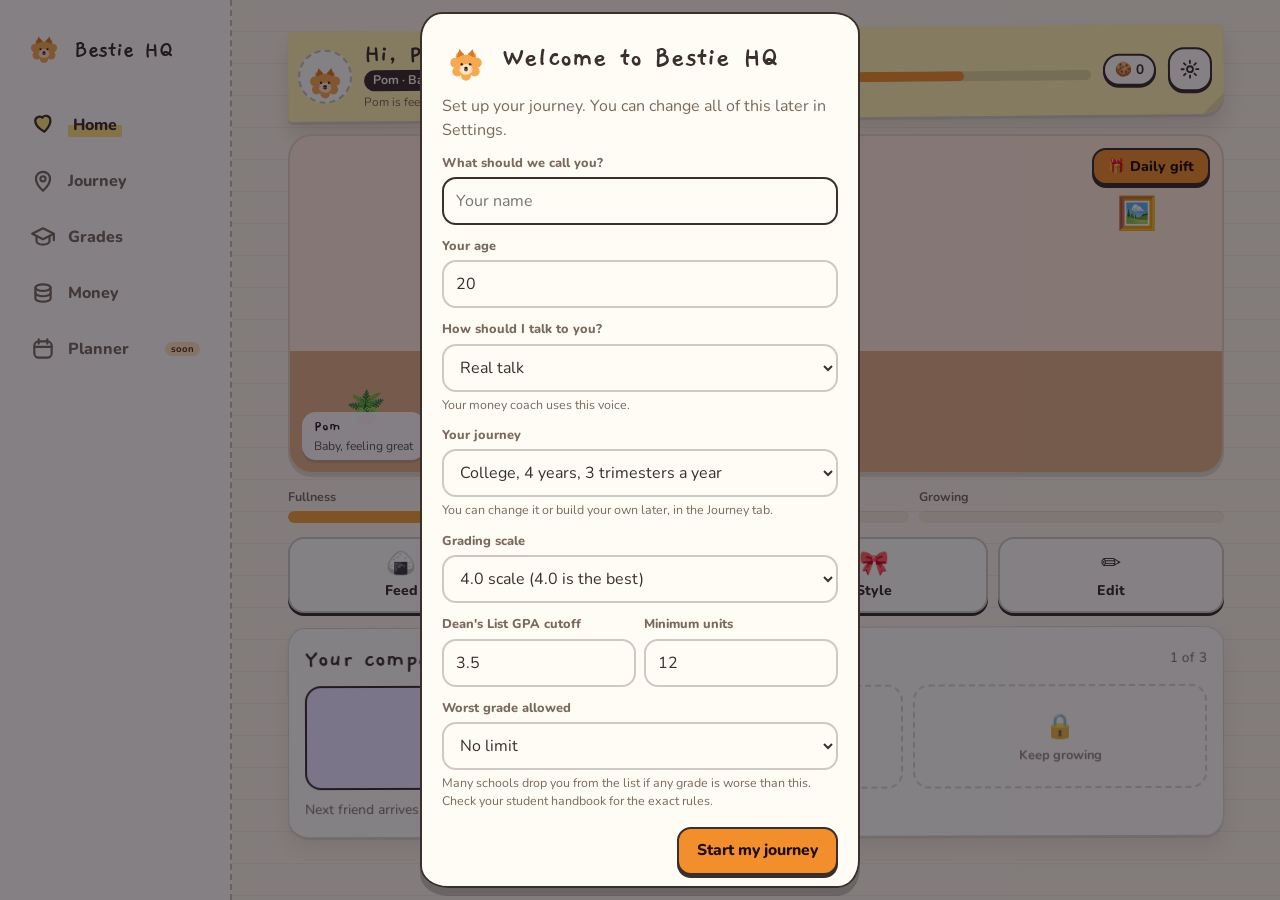
==== commit 2710d438: "Phase P: Profile page (about you, photo, rules, light/dark, accent colors, backup and restore) Co-Au" ====
--- a/index.html
+++ b/index.html
@@ -90,10 +90,12 @@
 <script src="js/coach.js"></script>
 <script src="js/views/money.js"></script>
 <script src="js/views/planner.js"></script>
+<script src="js/views/profile.js"></script>
 <script src="js/petsheets.js"></script>
 <script src="js/journeyedit.js"></script>
 <script src="js/receipts.js"></script>
 <script src="js/modals.js"></script>
+<script src="js/reminders.js"></script>
 <script src="js/events.js"></script>
 <script src="js/app.js"></script>
 <script>if("serviceWorker" in navigator) addEventListener("load", () => navigator.serviceWorker.register("sw.js").catch(() => {}));</script>
--- a/css/styles.css
+++ b/css/styles.css
@@ -530,3 +530,31 @@
 .jarform .inp{flex:1;min-width:110px;padding:8px 10px}
 .jarform .btn{box-shadow:none;padding:8px 14px}
 @media (prefers-reduced-motion:reduce){.streak .flame{animation:none}}
+
+/* Profile page */
+:root[data-accent="rose"]{--accent:#e8627f;--accent-soft:#ffdde5;--accent-ink:#5e0f25}
+:root[data-accent="mint"]{--accent:#2fae83;--accent-soft:#d6f3e7;--accent-ink:#06402b}
+:root[data-accent="sky"]{--accent:#3b8fd9;--accent-soft:#d9eafb;--accent-ink:#0b3558}
+:root[data-accent="grape"]{--accent:#9a63e0;--accent-soft:#eadcfb;--accent-ink:#2f1060}
+@media (prefers-color-scheme: dark){
+  :root[data-accent="rose"]:not([data-theme="light"]){--accent:#ff8ba3;--accent-soft:#4d2733;--accent-ink:#ffd6de}
+  :root[data-accent="mint"]:not([data-theme="light"]){--accent:#5fd3a9;--accent-soft:#1f4034;--accent-ink:#c9f5e3}
+  :root[data-accent="sky"]:not([data-theme="light"]){--accent:#6cb3f2;--accent-soft:#213a52;--accent-ink:#d3e9fc}
+  :root[data-accent="grape"]:not([data-theme="light"]){--accent:#be96f5;--accent-soft:#3c2b58;--accent-ink:#e8d9fd}
+}
+:root[data-theme="dark"][data-accent="rose"]{--accent:#ff8ba3;--accent-soft:#4d2733;--accent-ink:#ffd6de}
+:root[data-theme="dark"][data-accent="mint"]{--accent:#5fd3a9;--accent-soft:#1f4034;--accent-ink:#c9f5e3}
+:root[data-theme="dark"][data-accent="sky"]{--accent:#6cb3f2;--accent-soft:#213a52;--accent-ink:#d3e9fc}
+:root[data-theme="dark"][data-accent="grape"]{--accent:#be96f5;--accent-soft:#3c2b58;--accent-ink:#e8d9fd}
+.btn.acc{color:#1d0e00}
+.profhead{display:flex;align-items:center;gap:14px}
+.avbig{flex:none;width:84px;height:84px;border-radius:26px;background:var(--accent-soft);display:grid;place-items:center;overflow:hidden;border:2px dashed var(--line);transform:rotate(-3deg)}
+.avbig .pom{width:72px;height:72px}
+.avimg{width:100%;height:100%;object-fit:cover;display:block}
+.toppom .avimg{border-radius:18px}
+.profhead h2{font-size:1.5rem;overflow-wrap:anywhere}
+.profhead .hand{margin:2px 0 0;font-family:var(--hand);font-size:1.2rem;color:var(--muted)}
+.swatches{gap:10px}
+.swatch{width:40px;height:40px;border-radius:50%;border:3px solid var(--surface);background:var(--sw);box-shadow:0 0 0 2px var(--line),0 3px 0 var(--line);padding:0}
+.swatch[aria-pressed="true"]{box-shadow:0 0 0 3px var(--ink),0 3px 0 var(--line)}
+.swatch:active{transform:translateY(2px)}
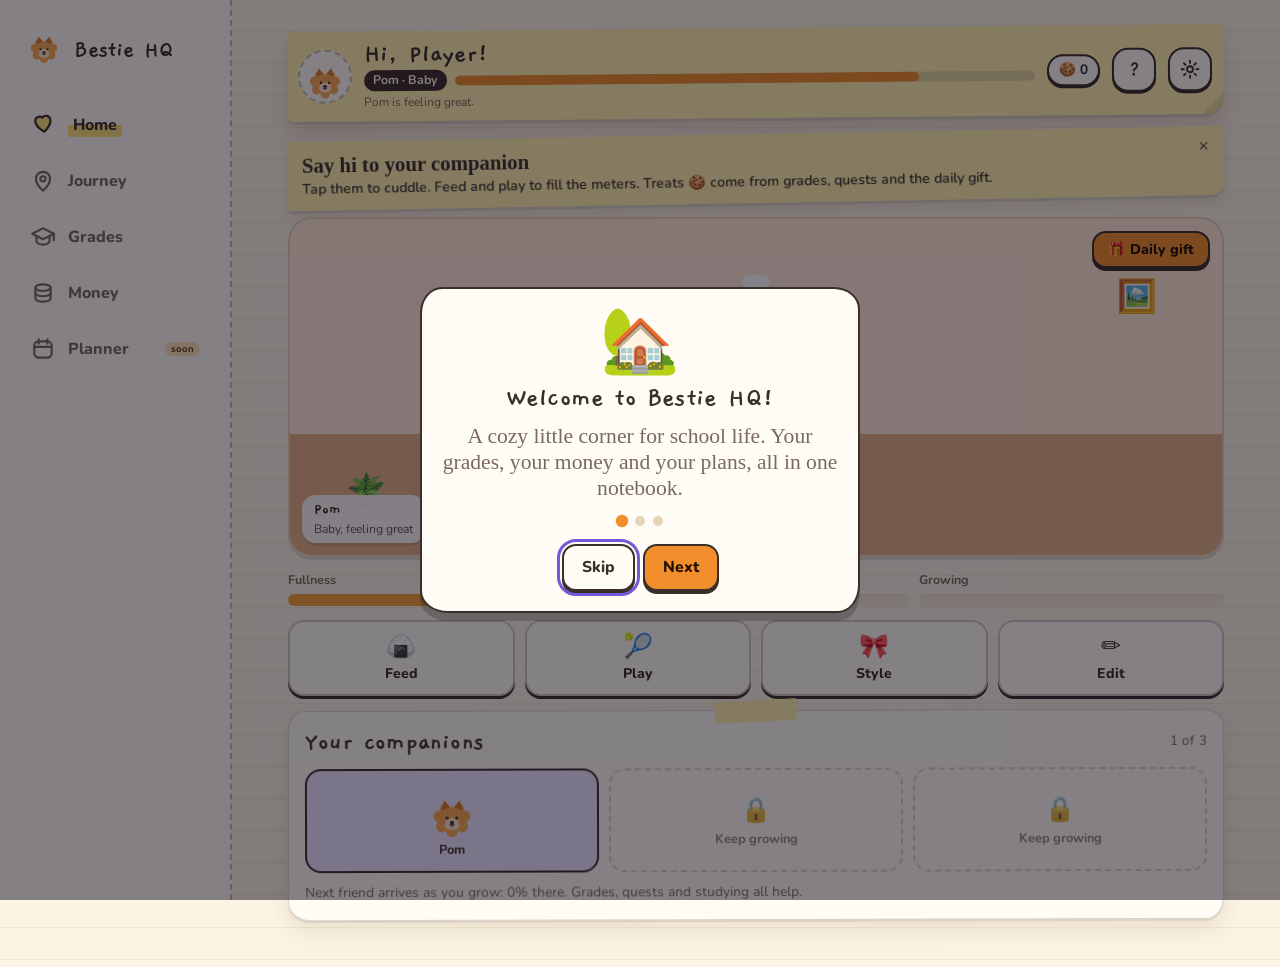
==== commit 2837a3a5: "Phase C: story welcome and dismissible tips on every screen Co-Authored-By: Claude Sonnet 5.5 <norep" ====
--- a/index.html
+++ b/index.html
@@ -65,6 +65,7 @@
         <p class="xpline" id="xpline"></p>
       </div>
       <span class="treatpill" id="treatPill">🍪 0</span>
+      <button class="iconbtn" id="tipsBtn" type="button" aria-label="Show the tip for this screen"><b aria-hidden="true">?</b></button>
       <button class="iconbtn" id="settingsBtn" type="button" aria-label="Settings">
         <svg viewBox="0 0 24 24" aria-hidden="true"><circle cx="12" cy="12" r="3.2"/><path d="M12 2.8v2.4M12 18.8v2.4M2.8 12h2.4M18.8 12h2.4M5.5 5.5l1.7 1.7M16.8 16.8l1.7 1.7M5.5 18.5l1.7-1.7M16.8 7.2l1.7-1.7"/></svg>
       </button>
@@ -95,6 +96,7 @@
 <script src="js/journeyedit.js"></script>
 <script src="js/receipts.js"></script>
 <script src="js/modals.js"></script>
+<script src="js/tips.js"></script>
 <script src="js/reminders.js"></script>
 <script src="js/events.js"></script>
 <script src="js/app.js"></script>
--- a/css/styles.css
+++ b/css/styles.css
@@ -558,3 +558,18 @@
 .swatch{width:40px;height:40px;border-radius:50%;border:3px solid var(--surface);background:var(--sw);box-shadow:0 0 0 2px var(--line),0 3px 0 var(--line);padding:0}
 .swatch[aria-pressed="true"]{box-shadow:0 0 0 3px var(--ink),0 3px 0 var(--line)}
 .swatch:active{transform:translateY(2px)}
+
+/* Tips + welcome */
+.tipnote{margin:0 0 14px;padding-right:40px;font-size:1.05rem}
+.tipnote b{display:block;font-size:1.3rem}
+.tipnote p{margin:2px 0 0;font-family:var(--body);font-size:.88rem;font-weight:600;line-height:1.35}
+.tipnote .x{position:absolute;top:4px;right:4px;color:var(--ink)}
+#tipsBtn b{font-family:var(--display);font-size:1.3rem;line-height:1}
+.welcome{display:flex;flex-direction:column;align-items:center;text-align:center;gap:10px}
+.wart{font-size:4rem;line-height:1;animation:hop .8s cubic-bezier(.3,1.6,.5,1)}
+.welcome h3{font-size:1.7rem}
+.welcome .hand{margin:0;font-family:var(--hand);font-size:1.35rem;line-height:1.2;color:var(--muted)}
+.dots{display:flex;gap:8px;margin:4px 0}
+.dots i{width:10px;height:10px;border-radius:50%;background:var(--line)}
+.dots i.on{background:var(--accent);transform:scale(1.25)}
+.welcome .acts{justify-content:center;width:100%}
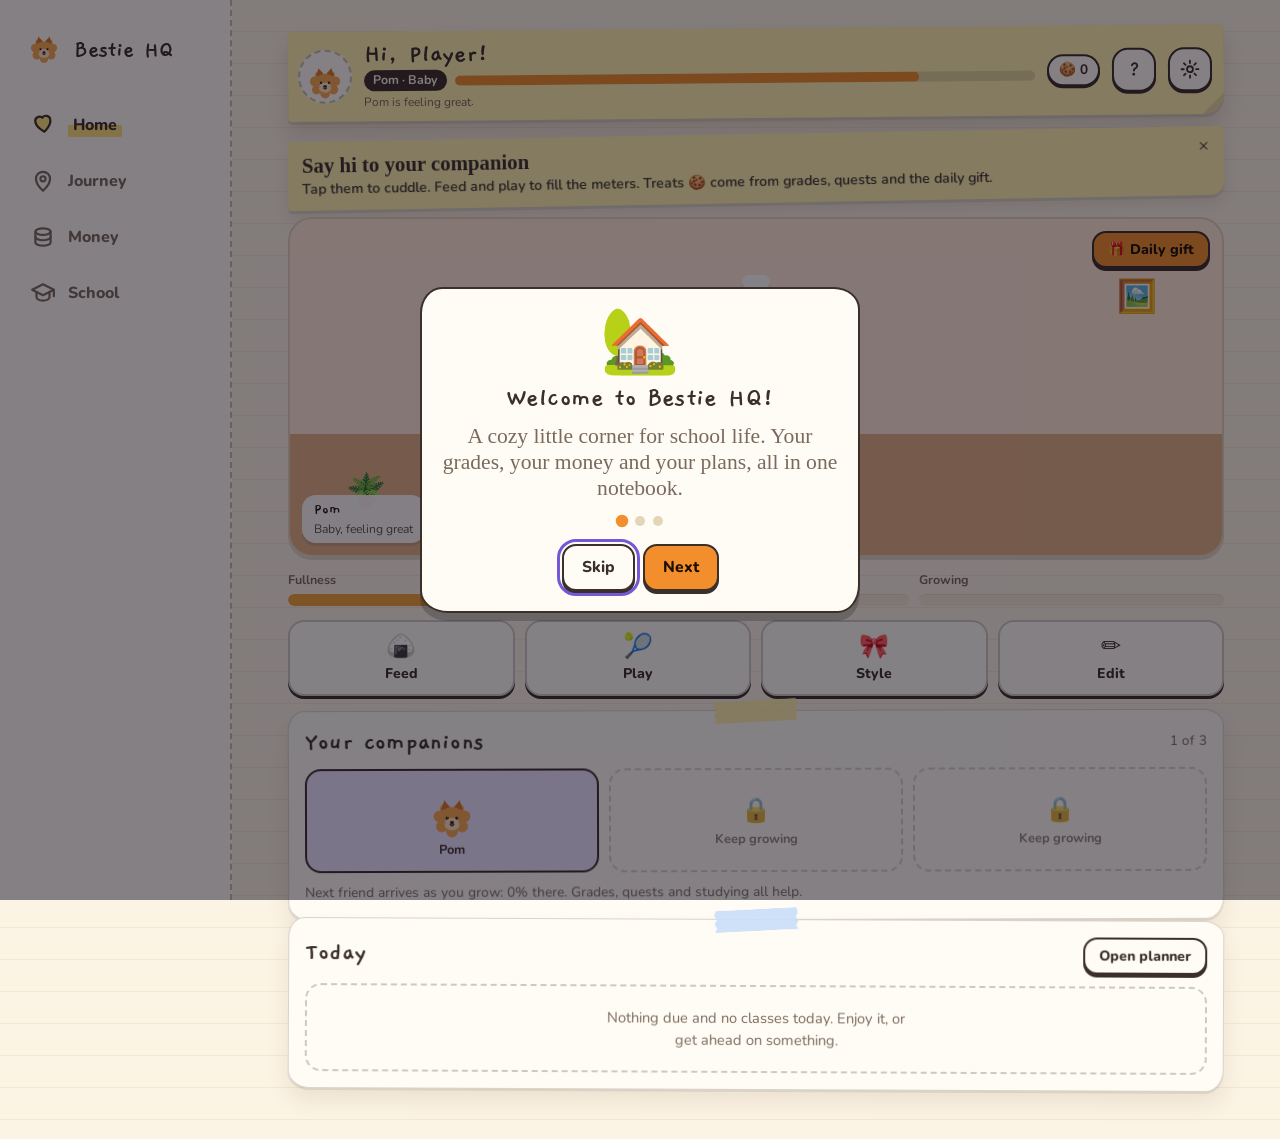
==== commit 524f9174: "Phase E: School hub (planner, absences, handbook, projects), free and on-device Co-Authored-By: Clau" ====
--- a/index.html
+++ b/index.html
@@ -41,15 +41,12 @@
       <button class="tab" role="tab" data-tab="journey" type="button">
         <svg viewBox="0 0 24 24" aria-hidden="true"><path d="M12 21s-6.5-5.6-6.5-11a6.5 6.5 0 0 1 13 0c0 5.4-6.5 11-6.5 11Z"/><circle cx="12" cy="10" r="2.4"/></svg>
         <span>Journey</span></button>
-      <button class="tab" role="tab" data-tab="deans" type="button">
-        <svg viewBox="0 0 24 24" aria-hidden="true"><path d="M2 9l10-5 10 5-10 5Z"/><path d="M6 11.5V16c0 1.6 2.7 3 6 3s6-1.4 6-3v-4.5"/><path d="M22 9v6"/></svg>
-        <span>Grades</span></button>
       <button class="tab" role="tab" data-tab="money" type="button">
         <svg viewBox="0 0 24 24" aria-hidden="true"><ellipse cx="12" cy="7" rx="7" ry="3"/><path d="M5 7v5c0 1.7 3.1 3 7 3s7-1.3 7-3V7"/><path d="M5 12v5c0 1.7 3.1 3 7 3s7-1.3 7-3v-5"/></svg>
         <span>Money</span></button>
-      <button class="tab" role="tab" data-tab="planner" type="button">
-        <svg viewBox="0 0 24 24" aria-hidden="true"><rect x="4" y="5" width="16" height="15" rx="4"/><path d="M8 3v4M16 3v4M4 10h16"/></svg>
-        <span>Planner</span><i class="soon">soon</i></button>
+      <button class="tab" role="tab" data-tab="school" type="button">
+        <svg viewBox="0 0 24 24" aria-hidden="true"><path d="M2 9l10-5 10 5-10 5Z"/><path d="M6 11.5V16c0 1.6 2.7 3 6 3s6-1.4 6-3v-4.5"/><path d="M22 9v6"/></svg>
+        <span>School</span></button>
     </div>
   </nav>
 
@@ -90,7 +87,7 @@
 <script src="js/views/deans.js"></script>
 <script src="js/coach.js"></script>
 <script src="js/views/money.js"></script>
-<script src="js/views/planner.js"></script>
+<script src="js/views/school.js"></script>
 <script src="js/views/profile.js"></script>
 <script src="js/petsheets.js"></script>
 <script src="js/journeyedit.js"></script>
--- a/css/styles.css
+++ b/css/styles.css
@@ -573,3 +573,47 @@
 .dots i{width:10px;height:10px;border-radius:50%;background:var(--line)}
 .dots i.on{background:var(--accent);transform:scale(1.25)}
 .welcome .acts{justify-content:center;width:100%}
+
+/* Quests: tap a title to edit */
+.linkbtn{border:0;background:none;padding:0;font:inherit;font-weight:700;color:inherit;text-align:left;cursor:pointer;text-decoration:underline dotted var(--line);text-underline-offset:4px}
+
+/* narrow phones: keep the greeting readable */
+@media (max-width:430px){
+  .top{gap:8px;padding:10px 10px 10px 8px}
+  .toppom{width:48px;height:48px}
+  .toppom .pet-svg{width:40px;height:40px}
+  .hello h1{font-size:1.45rem}
+  .xpline{display:none}
+  .treatpill{padding:3px 8px;font-size:.8rem}
+  .top .iconbtn{width:38px;height:38px}
+}
+
+/* School hub */
+.snav{display:flex;gap:6px;overflow-x:auto;padding:4px 2px 10px;margin:0 -2px 6px;scrollbar-width:none;-webkit-overflow-scrolling:touch}
+.snav::-webkit-scrollbar{display:none}
+.snav button{flex:none;border:2px solid color-mix(in srgb,var(--ink) 25%,var(--surface));background:var(--surface);border-radius:999px;padding:6px 14px;font-family:var(--body);font-weight:800;font-size:.9rem;color:var(--muted)}
+.snav button[aria-selected="true"]{background:var(--hl);color:#3b2f2a;border-color:var(--ink);box-shadow:0 2px 0 var(--ink)}
+.grp{font-family:var(--display);font-size:1.2rem;margin:12px 0 6px;color:var(--muted)}
+.trow{display:flex;align-items:center;gap:10px;padding:8px 10px;border:2px solid color-mix(in srgb,var(--ink) 18%,var(--surface));border-radius:var(--r-sm);background:var(--surface)}
+.trow .grow{flex:1;min-width:0}.trow .t{font-weight:800}.trow .s{font-size:.8rem;color:var(--muted)}
+.tdot{font-size:1.3rem;width:30px;text-align:center}
+.s.late{color:var(--warn);font-weight:800}
+.abrow{list-style:none;border:2px solid color-mix(in srgb,var(--ink) 20%,var(--surface));border-radius:var(--r-sm);padding:10px 12px;background:var(--surface)}
+.abrow.over,.abrow.zero{border-color:var(--warn)}
+.abtop{display:flex;align-items:center;gap:8px}.abtop b{flex:1;overflow-wrap:anywhere}
+.abbot{display:flex;align-items:center;gap:10px;justify-content:space-between}
+.abbot .hint{flex:1;line-height:1.25}
+.stepper{display:flex;gap:6px}
+.rules{margin:8px 0 0;padding-left:18px;display:flex;flex-direction:column;gap:8px;font-size:.92rem}
+.hbres{margin-top:10px;display:flex;flex-direction:column;gap:8px}
+.hit{border-left:4px solid var(--hl);padding:2px 0 2px 10px;font-size:.92rem}
+mark{background:var(--hl);color:#3b2f2a;border-radius:3px;padding:0 2px}
+.docbox{white-space:pre-wrap;overflow:auto;max-height:55vh;font-size:.9rem;line-height:1.5;background:var(--surface-2);border-radius:var(--r-sm);padding:12px}
+.stk{border:2px solid var(--ink);border-radius:999px;background:var(--hl);color:#3b2f2a;font-family:var(--body);font-weight:800;font-size:.8rem;padding:3px 10px;box-shadow:0 2px 0 var(--ink);transform:rotate(-2deg)}
+.stk.doing{background:#c9defa}.stk.done{background:#bfe6d3}
+.pnotes{margin:0 0 8px;font-size:.92rem;white-space:pre-wrap;overflow-wrap:anywhere}
+.plinks{display:flex;flex-wrap:wrap;gap:8px}
+.plink{display:inline-flex;align-items:center;gap:6px;text-decoration:none;color:var(--ink);font-weight:800;font-size:.9rem;border:2px solid var(--ink);border-radius:12px;padding:6px 12px;background:var(--surface);box-shadow:0 2px 0 var(--ink)}
+.plink:active{transform:translateY(2px);box-shadow:none}
+.lrow{display:grid;grid-template-columns:1fr 1.6fr 34px;gap:6px;margin-top:6px;align-items:center}
+.lrow .inp{padding:8px 10px}
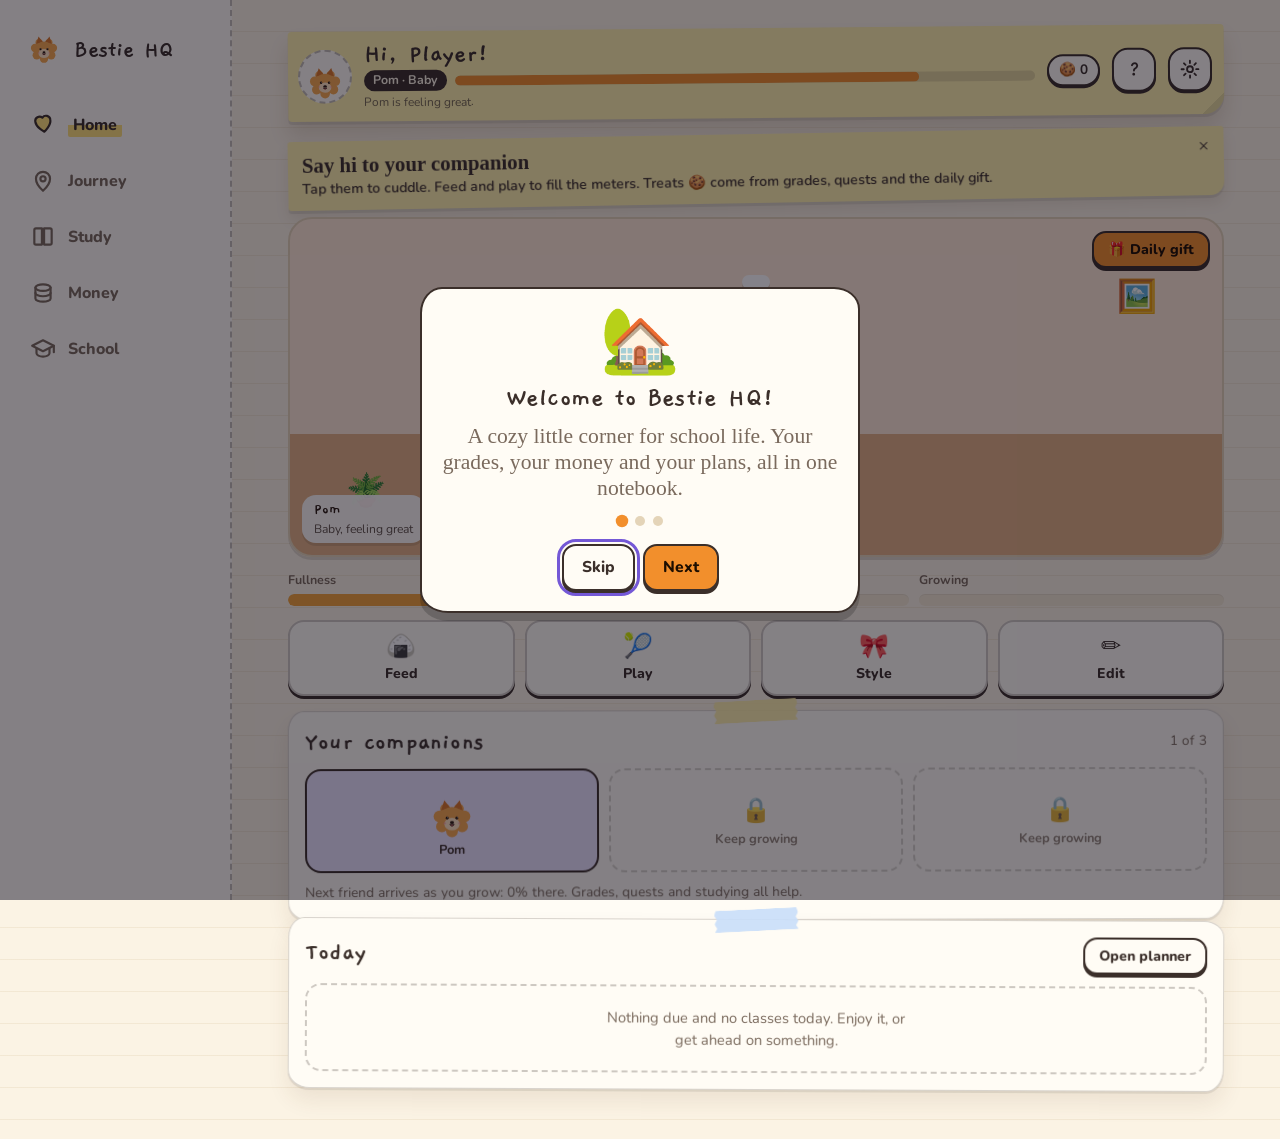
==== commit fc143228: "Phase F: Study tab (focus mode, flashcards, quiz games); stricter backup check for yes/no fields Co-" ====
--- a/index.html
+++ b/index.html
@@ -41,6 +41,9 @@
       <button class="tab" role="tab" data-tab="journey" type="button">
         <svg viewBox="0 0 24 24" aria-hidden="true"><path d="M12 21s-6.5-5.6-6.5-11a6.5 6.5 0 0 1 13 0c0 5.4-6.5 11-6.5 11Z"/><circle cx="12" cy="10" r="2.4"/></svg>
         <span>Journey</span></button>
+      <button class="tab" role="tab" data-tab="study" type="button">
+        <svg viewBox="0 0 24 24" aria-hidden="true"><path d="M4 5.5C4 4.7 4.7 4 5.5 4H11v15H5.5C4.7 19 4 18.3 4 17.5Z"/><path d="M20 5.5c0-.8-.7-1.5-1.5-1.5H13v15h5.5c.8 0 1.5-.7 1.5-1.5Z"/></svg>
+        <span>Study</span></button>
       <button class="tab" role="tab" data-tab="money" type="button">
         <svg viewBox="0 0 24 24" aria-hidden="true"><ellipse cx="12" cy="7" rx="7" ry="3"/><path d="M5 7v5c0 1.7 3.1 3 7 3s7-1.3 7-3V7"/><path d="M5 12v5c0 1.7 3.1 3 7 3s7-1.3 7-3v-5"/></svg>
         <span>Money</span></button>
@@ -88,6 +91,7 @@
 <script src="js/coach.js"></script>
 <script src="js/views/money.js"></script>
 <script src="js/views/school.js"></script>
+<script src="js/views/study.js"></script>
 <script src="js/views/profile.js"></script>
 <script src="js/petsheets.js"></script>
 <script src="js/journeyedit.js"></script>
--- a/css/styles.css
+++ b/css/styles.css
@@ -617,3 +617,42 @@
 .plink:active{transform:translateY(2px);box-shadow:none}
 .lrow{display:grid;grid-template-columns:1fr 1.6fr 34px;gap:6px;margin-top:6px;align-items:center}
 .lrow .inp{padding:8px 10px}
+
+/* Study: focus room, decks, flashcards, quiz */
+.focusroom{position:fixed;inset:0;z-index:80;background:radial-gradient(circle at 50% 28%,#3d2f70,#1b1433 70%);color:#fff;display:flex;flex-direction:column;align-items:center;justify-content:center;gap:10px;padding:20px;text-align:center}
+body.infocus{overflow:hidden}
+.fhead{font-family:var(--display);font-size:1.8rem}
+.fmid{position:relative;width:220px;height:220px}
+.fring{width:100%;height:100%;transform:rotate(-90deg)}
+.focusroom .rtrack{stroke:rgba(255,255,255,.16)}
+.focusroom .fring .rfill{stroke:#ffe27a;transform:none;transition:stroke-dashoffset .5s linear}
+.ftime{position:absolute;inset:0;display:flex;flex-direction:column;align-items:center;justify-content:center}
+.ftime b{font-family:var(--display);font-size:3.8rem;line-height:1}
+.ftime span{font-size:.85rem;opacity:.8}
+.fpet{position:relative;display:inline-block}
+.fpet .pet-svg.big{width:140px;height:auto}
+.fbook{position:absolute;left:50%;bottom:-6px;transform:translateX(-50%);font-size:2rem;animation:bob 2.2s ease-in-out infinite}
+.fsay{font-size:1.5rem;max-width:30ch;margin:6px 0}
+.focusroom .btn.ghost{background:transparent;color:#fff;border-color:#fff;box-shadow:0 3px 0 rgba(255,255,255,.45)}
+.deck{list-style:none;border:2px solid color-mix(in srgb,var(--ink) 20%,var(--surface));border-radius:var(--r-sm);padding:10px 12px;background:var(--surface)}
+.dtop{display:flex;justify-content:space-between;align-items:baseline;gap:8px;margin-bottom:8px}
+.dtop b{overflow-wrap:anywhere}
+.crd{display:grid;grid-template-columns:1fr 1fr 34px;gap:6px;margin-top:6px;align-items:center}
+.crd .inp{padding:8px 10px}
+.shead{display:flex;justify-content:space-between;align-items:center;margin-bottom:8px;font-weight:800}
+.combo{color:var(--accent-ink);background:var(--accent-soft);border-radius:999px;padding:2px 10px;animation:popcombo .4s cubic-bezier(.3,1.7,.5,1)}
+@keyframes popcombo{from{transform:scale(.4)}}
+.fcard{display:block;width:100%;perspective:900px;border:0;background:none;padding:0;height:210px;margin:8px 0}
+.fcard .inner{position:relative;display:block;width:100%;height:100%;transition:transform .5s;transform-style:preserve-3d}
+.fcard.flipped .inner{transform:rotateY(180deg)}
+.face{position:absolute;inset:0;display:flex;align-items:center;justify-content:center;text-align:center;padding:16px;border:2px solid var(--ink);border-radius:var(--r);background:var(--surface);backface-visibility:hidden;-webkit-backface-visibility:hidden;font-family:var(--display);font-size:1.7rem;line-height:1.2;overflow:auto;overflow-wrap:anywhere;color:var(--ink)}
+.face.back{transform:rotateY(180deg);background:var(--note);color:#3b2f2a}
+.qcard{font-family:var(--display);font-size:1.7rem;line-height:1.2;text-align:center;padding:16px;border:2px dashed color-mix(in srgb,var(--ink) 35%,transparent);border-radius:var(--r);margin-bottom:10px;overflow-wrap:anywhere}
+.opts{display:grid;gap:8px}
+.opt{border:2px solid var(--ink);background:var(--surface);border-radius:14px;padding:12px;font-family:var(--body);font-weight:800;text-align:left;box-shadow:0 3px 0 var(--ink);overflow-wrap:anywhere;color:var(--ink)}
+.opt.good{background:var(--good-soft);border-color:var(--good);color:var(--good)}
+.opt.bad{background:var(--pink-soft);border-color:var(--warn);color:var(--warn);animation:shake .4s}
+@keyframes shake{25%{transform:translateX(-6px)}75%{transform:translateX(6px)}}
+.res{margin:10px 0;font-size:1.05rem;text-align:center}.res.yes{color:var(--good);font-weight:800}.res.no{color:var(--warn);font-weight:800}
+.missed{text-align:left;background:var(--surface-2);border-radius:var(--r-sm);padding:10px 14px;font-size:.9rem;width:100%}
+.missed ul{margin:6px 0 0;padding-left:18px}
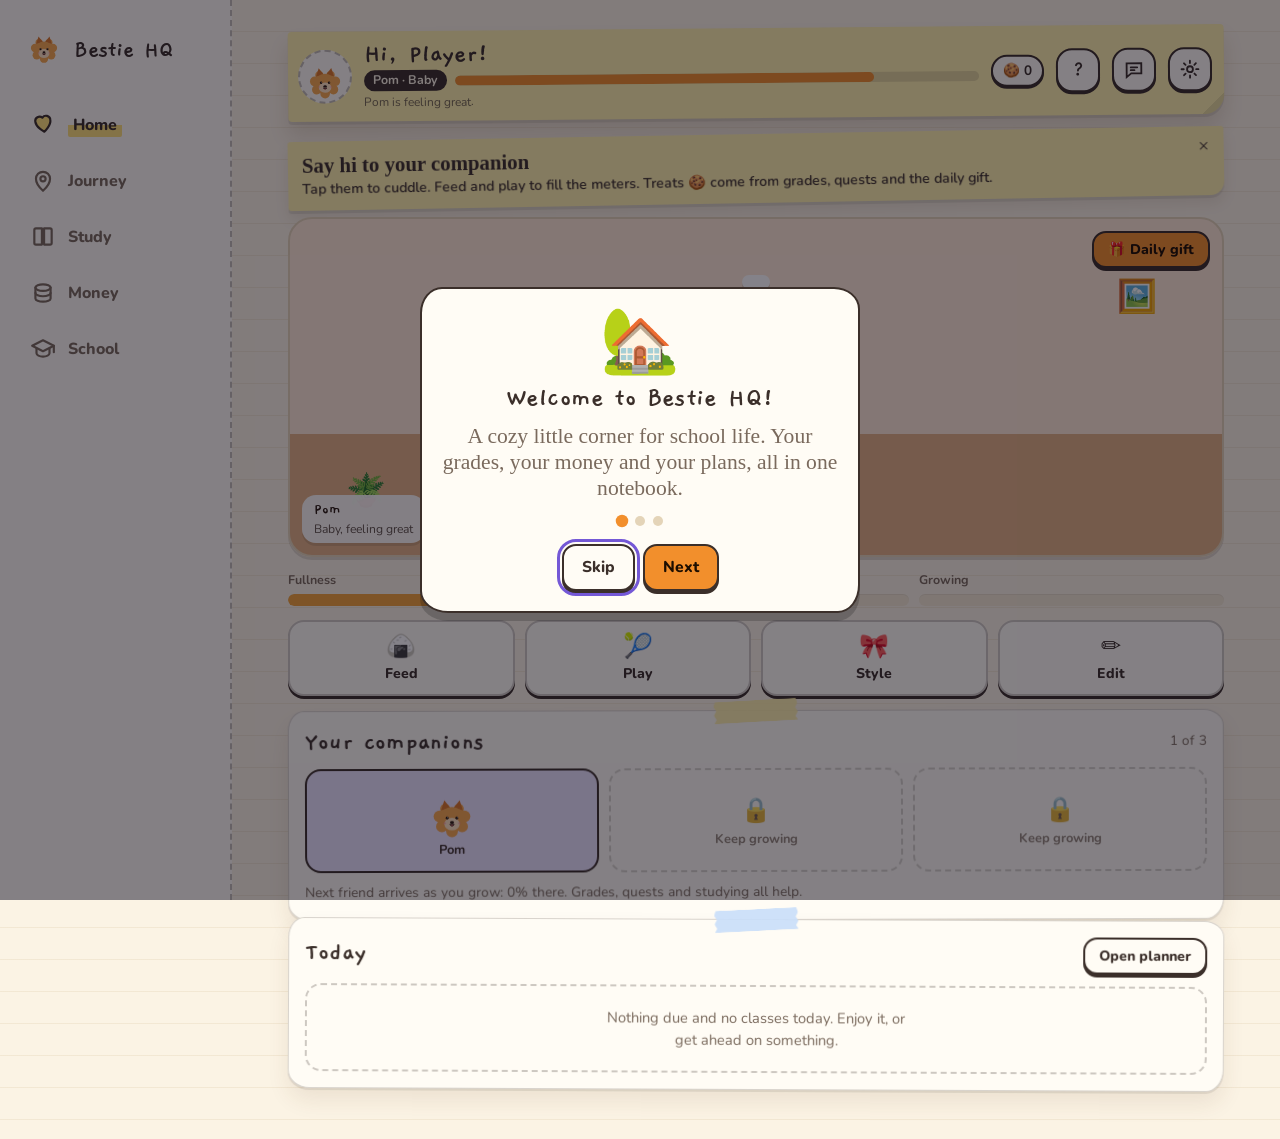
==== commit c692aa18: "Phase G: Ask helper chat (offline answers from your data, handbook and app tips; optional own free G" ====
--- a/index.html
+++ b/index.html
@@ -66,6 +66,7 @@
       </div>
       <span class="treatpill" id="treatPill">🍪 0</span>
       <button class="iconbtn" id="tipsBtn" type="button" aria-label="Show the tip for this screen"><b aria-hidden="true">?</b></button>
+      <button class="iconbtn" id="askBtn" type="button" aria-label="Ask Bestie, the helper chat"><svg viewBox="0 0 24 24" aria-hidden="true"><path d="M4 5h16v11H9l-5 4Z"/><path d="M8.5 9.5h7M8.5 12.5h4"/></svg></button>
       <button class="iconbtn" id="settingsBtn" type="button" aria-label="Settings">
         <svg viewBox="0 0 24 24" aria-hidden="true"><circle cx="12" cy="12" r="3.2"/><path d="M12 2.8v2.4M12 18.8v2.4M2.8 12h2.4M18.8 12h2.4M5.5 5.5l1.7 1.7M16.8 16.8l1.7 1.7M5.5 18.5l1.7-1.7M16.8 7.2l1.7-1.7"/></svg>
       </button>
@@ -92,6 +93,7 @@
 <script src="js/views/money.js"></script>
 <script src="js/views/school.js"></script>
 <script src="js/views/study.js"></script>
+<script src="js/views/ask.js"></script>
 <script src="js/views/profile.js"></script>
 <script src="js/petsheets.js"></script>
 <script src="js/journeyedit.js"></script>
--- a/css/styles.css
+++ b/css/styles.css
@@ -656,3 +656,21 @@
 .res{margin:10px 0;font-size:1.05rem;text-align:center}.res.yes{color:var(--good);font-weight:800}.res.no{color:var(--warn);font-weight:800}
 .missed{text-align:left;background:var(--surface-2);border-radius:var(--r-sm);padding:10px 14px;font-size:.9rem;width:100%}
 .missed ul{margin:6px 0 0;padding-left:18px}
+
+/* Ask helper chat */
+.askcard{display:flex;flex-direction:column;gap:10px}
+.asklog{display:flex;flex-direction:column;gap:10px;max-height:42vh;min-height:180px;overflow-y:auto;padding:4px 2px;scroll-behavior:smooth}
+.askrow{display:flex;gap:8px;align-items:flex-end;animation:askin .25s ease-out}
+.askrow.me{justify-content:flex-end}
+.askpet{flex:none;width:34px;height:34px}.askpet svg{width:100%;height:100%}
+.askrow .bub{max-width:82%;padding:9px 13px;border:2px solid var(--ink);border-radius:16px 16px 16px 4px;background:var(--surface);font-weight:600;font-size:.95rem;line-height:1.35;overflow-wrap:anywhere}
+.askrow.me .bub{background:var(--note);color:var(--ink);border-radius:16px 16px 4px 16px;transform:rotate(.6deg)}
+.askrow .bub small{display:block;margin-top:5px;font-size:.72rem;font-weight:800;color:var(--muted);font-family:var(--hand);font-size:.95rem}
+.bub.typing{display:flex;gap:4px;padding:12px 14px}.bub.typing i{width:7px;height:7px;border-radius:50%;background:var(--muted);animation:askdot 1s infinite}
+.bub.typing i:nth-child(2){animation-delay:.15s}.bub.typing i:nth-child(3){animation-delay:.3s}
+.askform{display:flex;gap:8px}.askform .inp{flex:1;min-width:0;font-size:16px}
+.askswitch{display:flex;align-items:center;gap:6px;font-weight:800;font-size:.88rem}
+.askswitch input{width:20px;height:20px;accent-color:var(--accent)}
+@keyframes askin{from{opacity:0;transform:translateY(6px)}}
+@keyframes askdot{0%,100%{opacity:.3;transform:translateY(0)}50%{opacity:1;transform:translateY(-3px)}}
+@media (prefers-reduced-motion:reduce){.askrow,.bub.typing i{animation:none}}
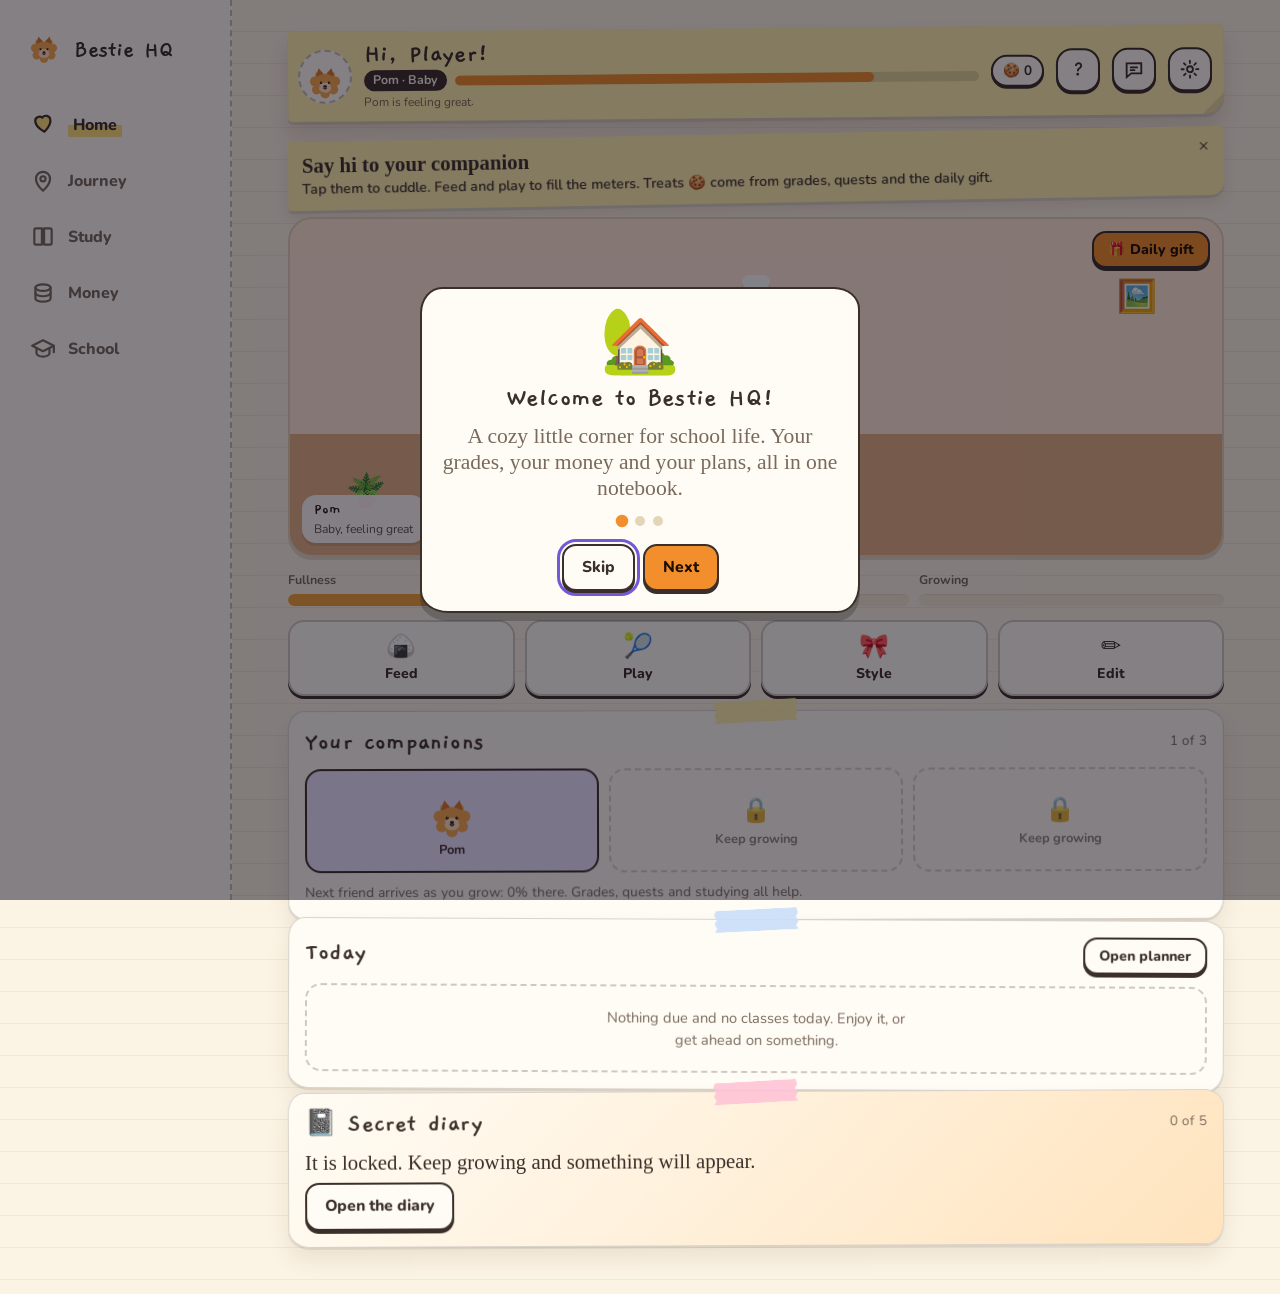
==== commit d3c9e722: "Phase H: secret diary, font and card styles, new rooms, more motion Co-Authored-By: Claude Sonnet 5." ====
--- a/index.html
+++ b/index.html
@@ -95,6 +95,7 @@
 <script src="js/views/study.js"></script>
 <script src="js/views/ask.js"></script>
 <script src="js/views/profile.js"></script>
+<script src="js/secret.js"></script>
 <script src="js/petsheets.js"></script>
 <script src="js/journeyedit.js"></script>
 <script src="js/receipts.js"></script>
--- a/css/styles.css
+++ b/css/styles.css
@@ -674,3 +674,29 @@
 @keyframes askin{from{opacity:0;transform:translateY(6px)}}
 @keyframes askdot{0%,100%{opacity:.3;transform:translateY(0)}50%{opacity:1;transform:translateY(-3px)}}
 @media (prefers-reduced-motion:reduce){.askrow,.bub.typing i{animation:none}}
+
+/* Phase H: more looks, rooms, diary, animations */
+.room-sakura{--wall:#ffe0ea;--floor:#e7b7a0;--d1:"🌸";--d2:"🏮"}
+.room-cafe{--wall:#f1dcc4;--floor:#8a5a3b;--d1:"☕";--d2:"🧁"}
+:root[data-font="clean"]{--display:"Nunito", system-ui, sans-serif}
+:root[data-font="clean"] h1,:root[data-font="clean"] h2,:root[data-font="clean"] h3,:root[data-font="clean"] .brand{font-weight:800;letter-spacing:-.01em}
+:root[data-font="clean"] .card h2,:root[data-font="clean"] .cardhead h2{font-size:1.25rem}
+:root[data-font="script"]{--display:"Caveat", "Segoe Script", cursive}
+:root[data-font="script"] .card h2,:root[data-font="script"] .cardhead h2{font-size:1.85rem}
+:root[data-cards="plain"] .card{transform:none!important;border-radius:12px}
+:root[data-cards="plain"] .card::before{display:none}
+:root[data-cards="round"] .card{transform:none!important;border-radius:28px}
+:root[data-cards="round"] .card::before{display:none}
+.diarycard{background:linear-gradient(135deg,var(--surface),var(--accent-soft))}
+.newpage{animation:pagepulse 1.8s ease-in-out infinite}
+@keyframes pagepulse{50%{transform:scale(1.04) rotate(-1deg);box-shadow:0 0 0 6px var(--accent-soft)}}
+.diarylist{display:flex;flex-direction:column;gap:8px;margin:10px 0}
+.diarylist .chipbtn{text-align:left}
+.diarylist .locked{opacity:.55}
+.diarypage{background:var(--note);color:#3b2f2a;border-radius:4px 4px 16px 4px;padding:16px;transform:rotate(-.6deg);animation:pageflip .6s cubic-bezier(.3,1.4,.5,1);transform-origin:left center}
+.diarytext{font-size:1.4rem;line-height:1.25;margin:8px 0 0}
+@keyframes pageflip{from{opacity:0;transform:perspective(600px) rotateY(-50deg)}}
+#view.enter .card,#view.enter .room,#view.enter .meters,#view.enter .acts3{animation:cardrise .5s cubic-bezier(.3,1.3,.5,1) both}
+#view.enter .card:nth-child(2){animation-delay:.05s}#view.enter .card:nth-child(3){animation-delay:.1s}#view.enter .card:nth-child(4){animation-delay:.15s}#view.enter .card:nth-child(n+5){animation-delay:.2s}
+@keyframes cardrise{from{opacity:0;translate:0 16px}}
+@media (prefers-reduced-motion:reduce){.newpage,.diarypage,#view.enter .card{animation:none!important}}
